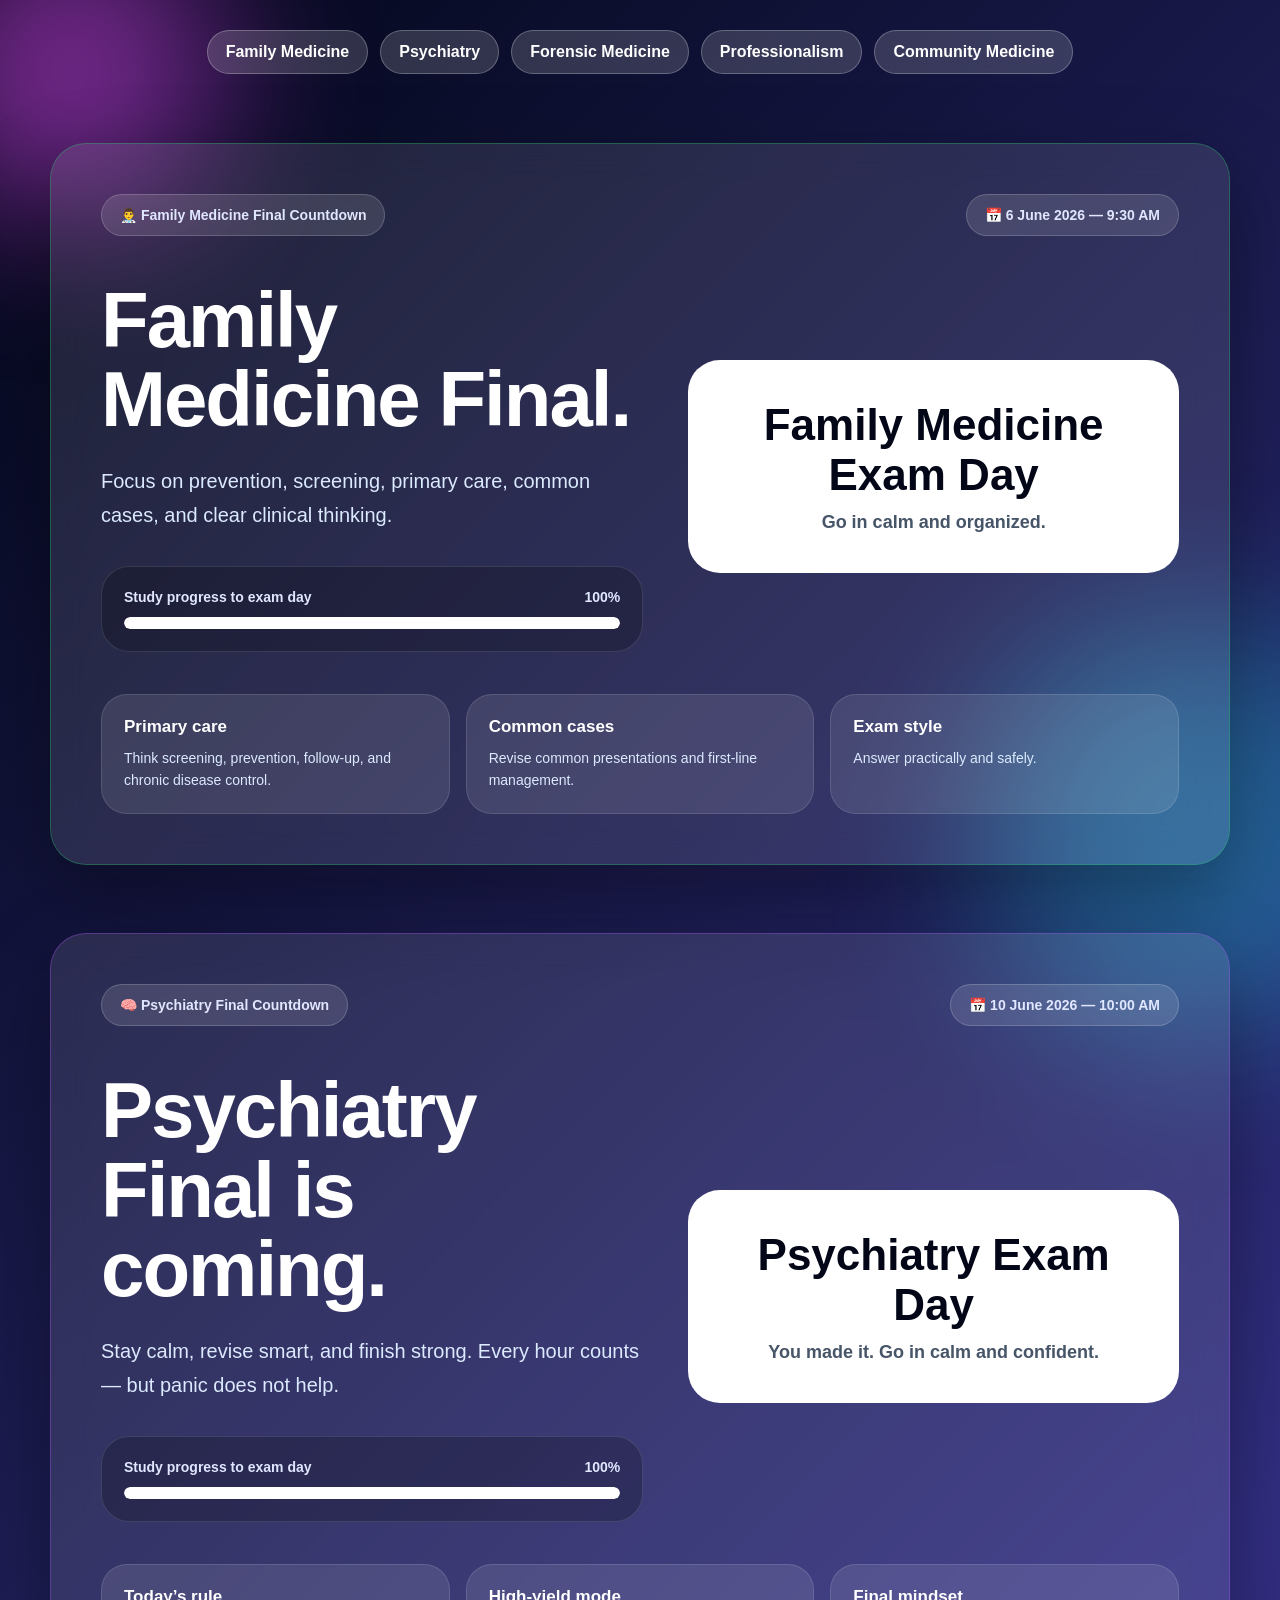
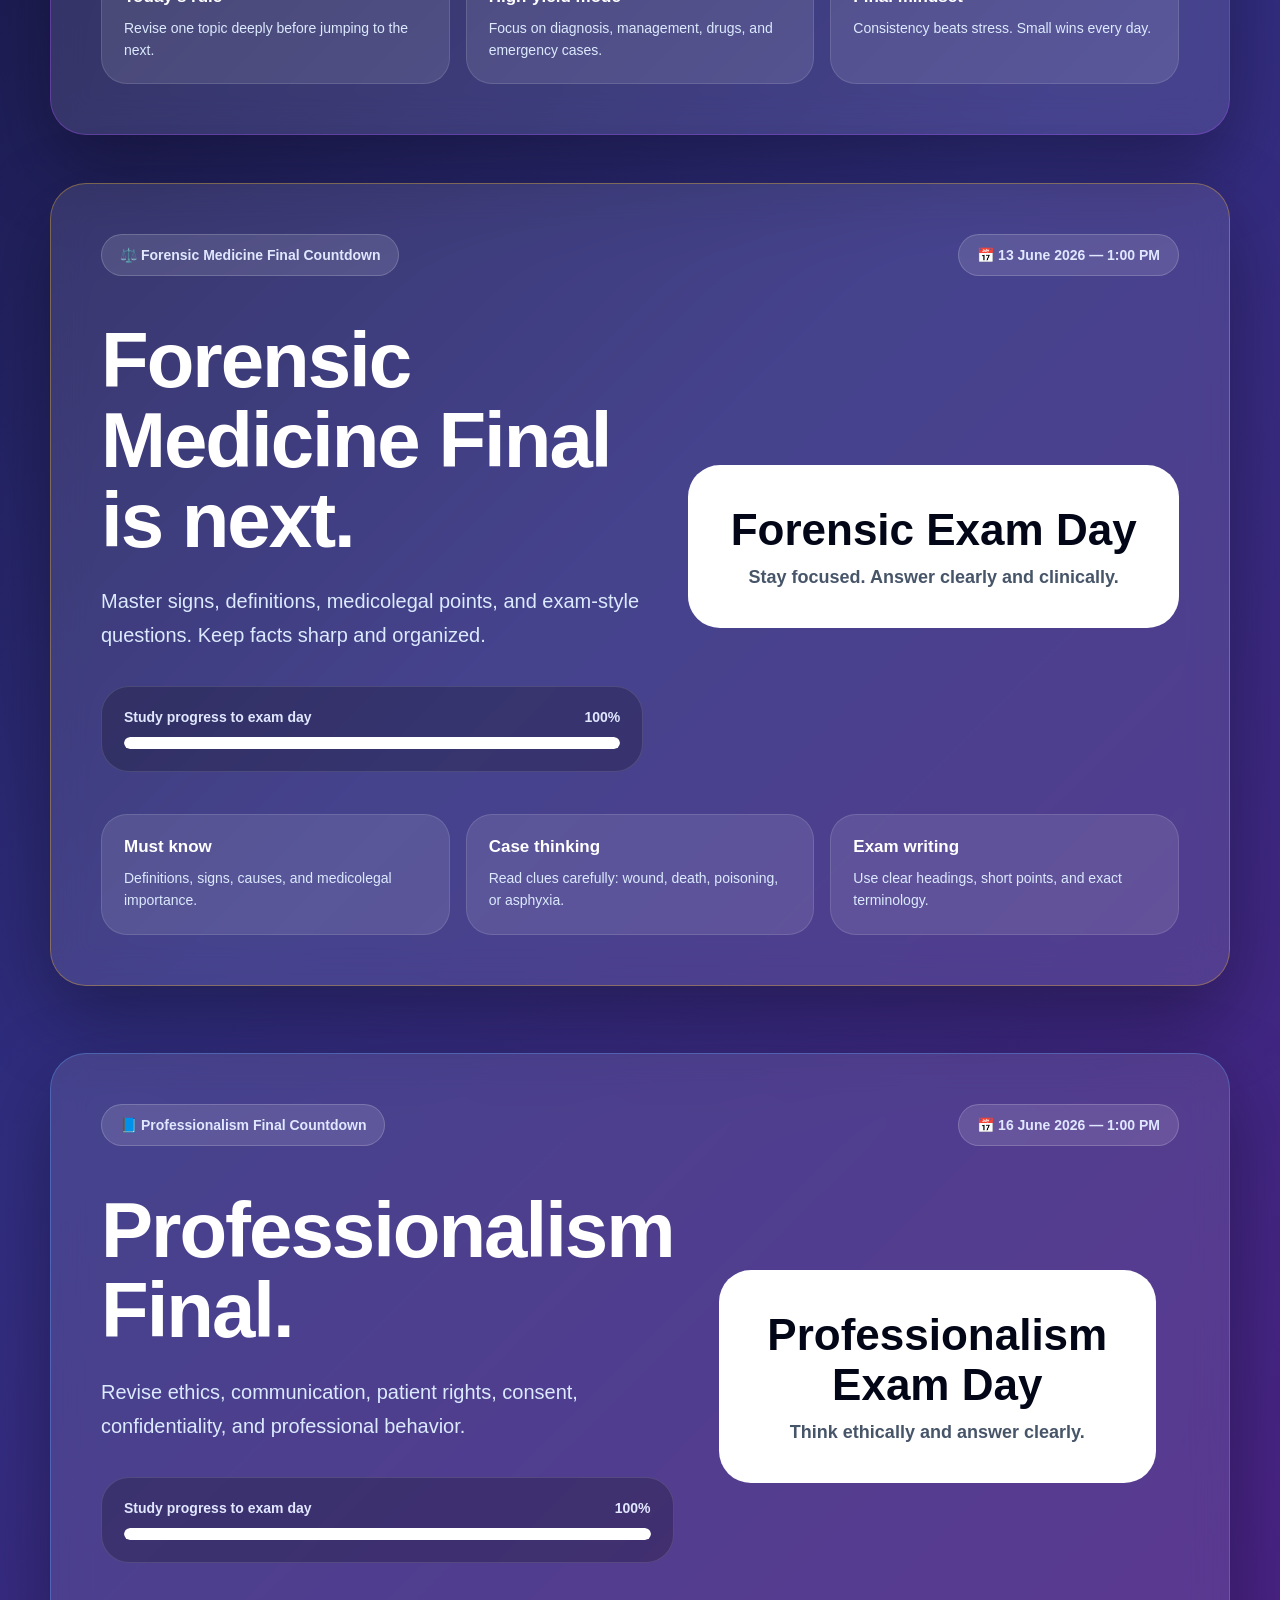
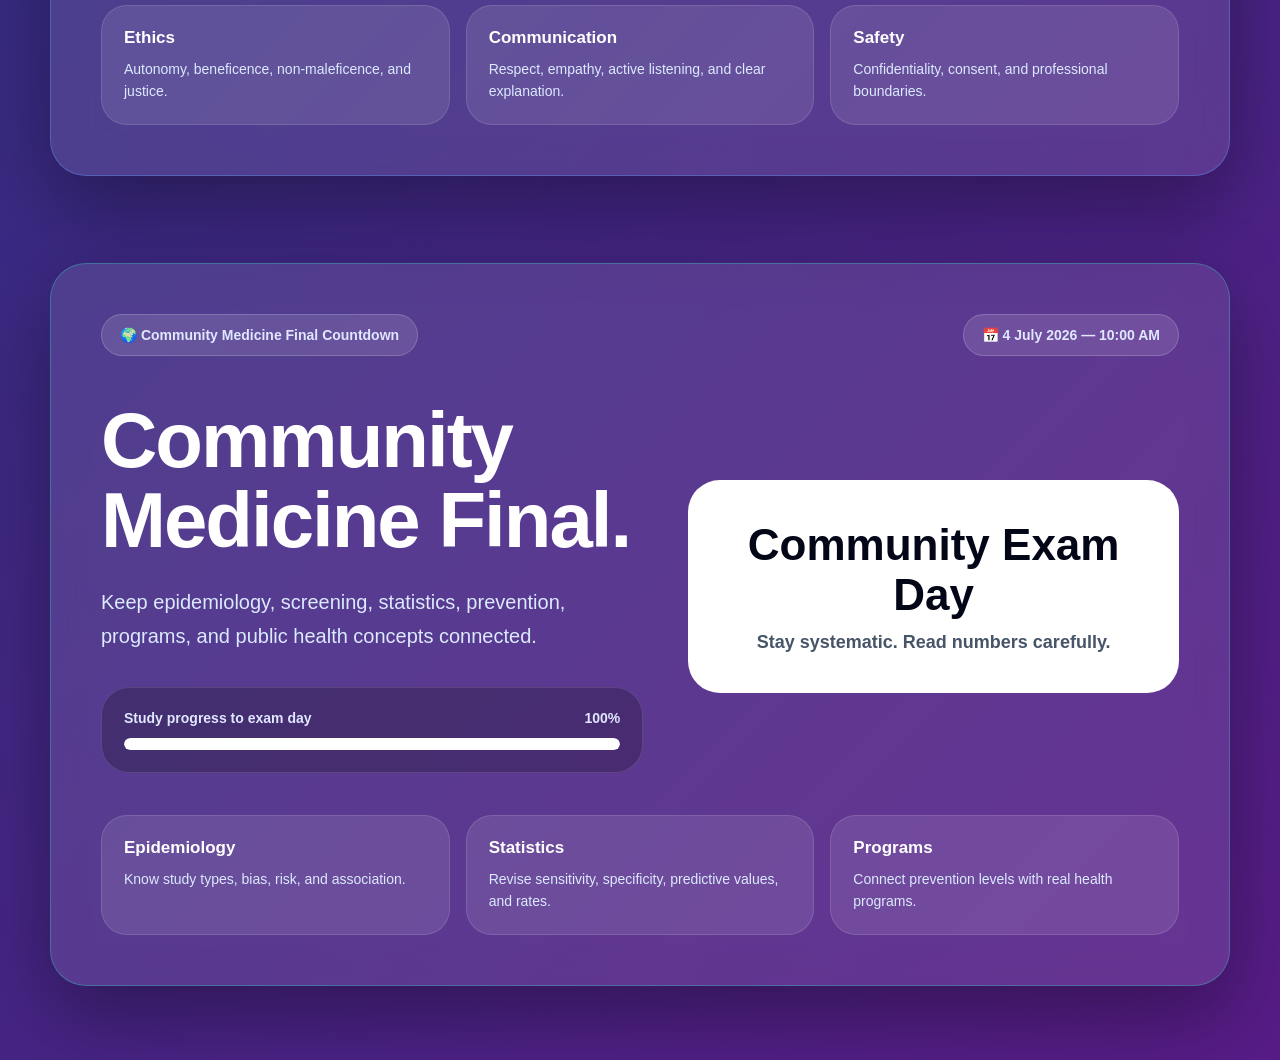
==== index.html @ 75e39035 "Rename Index.html to index.html" ====
<!DOCTYPE html>
<html lang="en">
<head>
  <meta charset="UTF-8" />
  <meta name="viewport" content="width=device-width, initial-scale=1.0" />
  <title>Final Exams Countdown</title>

  <style>
    * {
      margin: 0;
      padding: 0;
      box-sizing: border-box;
      font-family: Arial, Helvetica, sans-serif;
      scroll-behavior: smooth;
    }

    body {
      min-height: 100vh;
      background: linear-gradient(135deg, #020617, #312e81, #581c87);
      color: white;
      padding: 30px;
      overflow-x: hidden;
    }

    .glow-one,
    .glow-two {
      position: fixed;
      border-radius: 50%;
      filter: blur(80px);
      opacity: 0.55;
      z-index: 0;
      pointer-events: none;
    }

    .glow-one {
      width: 300px;
      height: 300px;
      background: #d946ef;
      top: -80px;
      left: -80px;
    }

    .glow-two {
      width: 420px;
      height: 420px;
      background: #22d3ee;
      bottom: -140px;
      right: -120px;
      opacity: 0.35;
    }

    nav {
      position: sticky;
      top: 20px;
      z-index: 10;
      max-width: 1180px;
      margin: 0 auto 25px;
      display: flex;
      justify-content: center;
      gap: 12px;
      flex-wrap: wrap;
    }

    nav a {
      text-decoration: none;
      color: white;
      background: rgba(255, 255, 255, 0.16);
      border: 1px solid rgba(255, 255, 255, 0.25);
      border-radius: 999px;
      padding: 12px 18px;
      font-weight: 800;
      backdrop-filter: blur(12px);
      transition: 0.25s ease;
    }

    nav a:hover {
      background: white;
      color: #312e81;
      transform: translateY(-2px);
    }

    .container {
      width: 100%;
      max-width: 1180px;
      position: relative;
      z-index: 1;
      margin: 0 auto;
    }

    .exam-section {
      min-height: calc(100vh - 90px);
      display: flex;
      align-items: center;
      padding: 24px 0;
      scroll-margin-top: 110px;
    }

    .card {
      width: 100%;
      background: rgba(255, 255, 255, 0.1);
      border: 1px solid rgba(255, 255, 255, 0.18);
      border-radius: 36px;
      padding: 50px;
      box-shadow: 0 30px 80px rgba(0, 0, 0, 0.35);
      backdrop-filter: blur(18px);
    }

    .family-card { border-color: rgba(34, 197, 94, 0.35); }
    .psychiatry-card { border-color: rgba(168, 85, 247, 0.35); }
    .forensic-card { border-color: rgba(251, 191, 36, 0.35); }
    .professionalism-card { border-color: rgba(96, 165, 250, 0.35); }
    .community-card { border-color: rgba(45, 212, 191, 0.35); }

    .top-row {
      display: flex;
      justify-content: space-between;
      align-items: center;
      gap: 15px;
      flex-wrap: wrap;
      margin-bottom: 45px;
    }

    .pill {
      background: rgba(255, 255, 255, 0.12);
      border: 1px solid rgba(255, 255, 255, 0.18);
      border-radius: 999px;
      padding: 12px 18px;
      color: #e0e7ff;
      font-weight: 700;
      font-size: 14px;
    }

    .main-grid {
      display: grid;
      grid-template-columns: 1.05fr 0.95fr;
      gap: 45px;
      align-items: center;
    }

    h1 {
      font-size: clamp(42px, 7vw, 78px);
      line-height: 1.02;
      letter-spacing: -2px;
      margin-bottom: 24px;
    }

    .subtitle {
      color: #dbeafe;
      font-size: 20px;
      line-height: 1.7;
      max-width: 640px;
    }

    .countdown {
      display: grid;
      grid-template-columns: repeat(2, 1fr);
      gap: 18px;
    }

    .time-box {
      background: rgba(255, 255, 255, 0.16);
      border: 1px solid rgba(255, 255, 255, 0.22);
      border-radius: 28px;
      padding: 28px 18px;
      text-align: center;
      box-shadow: 0 20px 50px rgba(0, 0, 0, 0.25);
    }

    .number {
      font-size: clamp(44px, 6vw, 70px);
      font-weight: 900;
      line-height: 1;
    }

    .label {
      margin-top: 12px;
      font-size: 13px;
      letter-spacing: 4px;
      text-transform: uppercase;
      color: #dbeafe;
      font-weight: 700;
    }

    .progress-card {
      margin-top: 34px;
      background: rgba(0, 0, 0, 0.22);
      border: 1px solid rgba(255, 255, 255, 0.12);
      border-radius: 28px;
      padding: 22px;
    }

    .progress-info {
      display: flex;
      justify-content: space-between;
      margin-bottom: 12px;
      color: #e0e7ff;
      font-size: 14px;
      font-weight: 700;
      gap: 12px;
    }

    .progress-bar {
      width: 100%;
      height: 12px;
      background: rgba(255, 255, 255, 0.12);
      border-radius: 999px;
      overflow: hidden;
    }

    .progress-fill {
      height: 100%;
      width: 0%;
      background: white;
      border-radius: 999px;
      transition: width 0.5s ease;
    }

    .tips {
      display: grid;
      grid-template-columns: repeat(3, 1fr);
      gap: 16px;
      margin-top: 42px;
    }

    .tip {
      background: rgba(255, 255, 255, 0.1);
      border: 1px solid rgba(255, 255, 255, 0.12);
      border-radius: 26px;
      padding: 22px;
    }

    .tip h3 {
      margin-bottom: 10px;
      font-size: 17px;
    }

    .tip p {
      color: #dbeafe;
      line-height: 1.6;
      font-size: 14px;
    }

    .finished {
      background: white;
      color: #020617;
      border-radius: 32px;
      padding: 40px;
      text-align: center;
      display: none;
    }

    .finished h2 {
      font-size: 44px;
      margin-bottom: 12px;
    }

    .finished p {
      color: #475569;
      font-size: 18px;
      font-weight: 600;
    }

    @media (max-width: 850px) {
      body { padding: 22px; }
      .card { padding: 28px; }
      .main-grid { grid-template-columns: 1fr; }
      .tips { grid-template-columns: 1fr; }
    }

    @media (max-width: 480px) {
      body { padding: 16px; }
      nav { top: 10px; }
      nav a { padding: 10px 12px; font-size: 13px; }
      .countdown { grid-template-columns: 1fr; }
      .card { border-radius: 26px; }
      .top-row { margin-bottom: 28px; }
    }
  </style>
</head>

<body>
  <div class="glow-one"></div>
  <div class="glow-two"></div>

  <nav aria-label="Exam navigation">
    <a href="#family">Family Medicine</a>
    <a href="#psychiatry">Psychiatry</a>
    <a href="#forensic">Forensic Medicine</a>
    <a href="#professionalism">Professionalism</a>
    <a href="#community">Community Medicine</a>
  </nav>

  <main class="container">
    <section class="exam-section" id="family">
      <div class="card family-card">
        <div class="top-row">
          <div class="pill">👨‍⚕️ Family Medicine Final Countdown</div>
          <div class="pill">📅 6 June 2026 — 9:30 AM</div>
        </div>

        <div class="main-grid">
          <div>
            <h1>Family Medicine Final.</h1>
            <p class="subtitle">Focus on prevention, screening, primary care, common cases, and clear clinical thinking.</p>
            <div class="progress-card">
              <div class="progress-info">
                <span>Study progress to exam day</span>
                <span id="familyProgressText">0%</span>
              </div>
              <div class="progress-bar"><div class="progress-fill" id="familyProgressFill"></div></div>
            </div>
          </div>

          <div>
            <div class="countdown" id="familyCountdown">
              <div class="time-box"><div class="number" id="familyDays">00</div><div class="label">Days</div></div>
              <div class="time-box"><div class="number" id="familyHours">00</div><div class="label">Hours</div></div>
              <div class="time-box"><div class="number" id="familyMinutes">00</div><div class="label">Minutes</div></div>
              <div class="time-box"><div class="number" id="familySeconds">00</div><div class="label">Seconds</div></div>
            </div>
            <div class="finished" id="familyFinished"><h2>Family Medicine Exam Day</h2><p>Go in calm and organized.</p></div>
          </div>
        </div>

        <div class="tips">
          <div class="tip"><h3>Primary care</h3><p>Think screening, prevention, follow-up, and chronic disease control.</p></div>
          <div class="tip"><h3>Common cases</h3><p>Revise common presentations and first-line management.</p></div>
          <div class="tip"><h3>Exam style</h3><p>Answer practically and safely.</p></div>
        </div>
      </div>
    </section>

    <section class="exam-section" id="psychiatry">
      <div class="card psychiatry-card">
        <div class="top-row">
          <div class="pill">🧠 Psychiatry Final Countdown</div>
          <div class="pill">📅 10 June 2026 — 10:00 AM</div>
        </div>

        <div class="main-grid">
          <div>
            <h1>Psychiatry Final is coming.</h1>
            <p class="subtitle">Stay calm, revise smart, and finish strong. Every hour counts — but panic does not help.</p>
            <div class="progress-card">
              <div class="progress-info">
                <span>Study progress to exam day</span>
                <span id="psychiatryProgressText">0%</span>
              </div>
              <div class="progress-bar"><div class="progress-fill" id="psychiatryProgressFill"></div></div>
            </div>
          </div>

          <div>
            <div class="countdown" id="psychiatryCountdown">
              <div class="time-box"><div class="number" id="psychiatryDays">00</div><div class="label">Days</div></div>
              <div class="time-box"><div class="number" id="psychiatryHours">00</div><div class="label">Hours</div></div>
              <div class="time-box"><div class="number" id="psychiatryMinutes">00</div><div class="label">Minutes</div></div>
              <div class="time-box"><div class="number" id="psychiatrySeconds">00</div><div class="label">Seconds</div></div>
            </div>
            <div class="finished" id="psychiatryFinished"><h2>Psychiatry Exam Day</h2><p>You made it. Go in calm and confident.</p></div>
          </div>
        </div>

        <div class="tips">
          <div class="tip"><h3>Today’s rule</h3><p>Revise one topic deeply before jumping to the next.</p></div>
          <div class="tip"><h3>High-yield mode</h3><p>Focus on diagnosis, management, drugs, and emergency cases.</p></div>
          <div class="tip"><h3>Final mindset</h3><p>Consistency beats stress. Small wins every day.</p></div>
        </div>
      </div>
    </section>

    <section class="exam-section" id="forensic">
      <div class="card forensic-card">
        <div class="top-row">
          <div class="pill">⚖️ Forensic Medicine Final Countdown</div>
          <div class="pill">📅 13 June 2026 — 1:00 PM</div>
        </div>

        <div class="main-grid">
          <div>
            <h1>Forensic Medicine Final is next.</h1>
            <p class="subtitle">Master signs, definitions, medicolegal points, and exam-style questions. Keep facts sharp and organized.</p>
            <div class="progress-card">
              <div class="progress-info">
                <span>Study progress to exam day</span>
                <span id="forensicProgressText">0%</span>
              </div>
              <div class="progress-bar"><div class="progress-fill" id="forensicProgressFill"></div></div>
            </div>
          </div>

          <div>
            <div class="countdown" id="forensicCountdown">
              <div class="time-box"><div class="number" id="forensicDays">00</div><div class="label">Days</div></div>
              <div class="time-box"><div class="number" id="forensicHours">00</div><div class="label">Hours</div></div>
              <div class="time-box"><div class="number" id="forensicMinutes">00</div><div class="label">Minutes</div></div>
              <div class="time-box"><div class="number" id="forensicSeconds">00</div><div class="label">Seconds</div></div>
            </div>
            <div class="finished" id="forensicFinished"><h2>Forensic Exam Day</h2><p>Stay focused. Answer clearly and clinically.</p></div>
          </div>
        </div>

        <div class="tips">
          <div class="tip"><h3>Must know</h3><p>Definitions, signs, causes, and medicolegal importance.</p></div>
          <div class="tip"><h3>Case thinking</h3><p>Read clues carefully: wound, death, poisoning, or asphyxia.</p></div>
          <div class="tip"><h3>Exam writing</h3><p>Use clear headings, short points, and exact terminology.</p></div>
        </div>
      </div>
    </section>

    <section class="exam-section" id="professionalism">
      <div class="card professionalism-card">
        <div class="top-row">
          <div class="pill">📘 Professionalism Final Countdown</div>
          <div class="pill">📅 16 June 2026 — 1:00 PM</div>
        </div>

        <div class="main-grid">
          <div>
            <h1>Professionalism Final.</h1>
            <p class="subtitle">Revise ethics, communication, patient rights, consent, confidentiality, and professional behavior.</p>
            <div class="progress-card">
              <div class="progress-info">
                <span>Study progress to exam day</span>
                <span id="professionalismProgressText">0%</span>
              </div>
              <div class="progress-bar"><div class="progress-fill" id="professionalismProgressFill"></div></div>
            </div>
          </div>

          <div>
            <div class="countdown" id="professionalismCountdown">
              <div class="time-box"><div class="number" id="professionalismDays">00</div><div class="label">Days</div></div>
              <div class="time-box"><div class="number" id="professionalismHours">00</div><div class="label">Hours</div></div>
              <div class="time-box"><div class="number" id="professionalismMinutes">00</div><div class="label">Minutes</div></div>
              <div class="time-box"><div class="number" id="professionalismSeconds">00</div><div class="label">Seconds</div></div>
            </div>
            <div class="finished" id="professionalismFinished"><h2>Professionalism Exam Day</h2><p>Think ethically and answer clearly.</p></div>
          </div>
        </div>

        <div class="tips">
          <div class="tip"><h3>Ethics</h3><p>Autonomy, beneficence, non-maleficence, and justice.</p></div>
          <div class="tip"><h3>Communication</h3><p>Respect, empathy, active listening, and clear explanation.</p></div>
          <div class="tip"><h3>Safety</h3><p>Confidentiality, consent, and professional boundaries.</p></div>
        </div>
      </div>
    </section>

    <section class="exam-section" id="community">
      <div class="card community-card">
        <div class="top-row">
          <div class="pill">🌍 Community Medicine Final Countdown</div>
          <div class="pill">📅 4 July 2026 — 10:00 AM</div>
        </div>

        <div class="main-grid">
          <div>
            <h1>Community Medicine Final.</h1>
            <p class="subtitle">Keep epidemiology, screening, statistics, prevention, programs, and public health concepts connected.</p>
            <div class="progress-card">
              <div class="progress-info">
                <span>Study progress to exam day</span>
                <span id="communityProgressText">0%</span>
              </div>
              <div class="progress-bar"><div class="progress-fill" id="communityProgressFill"></div></div>
            </div>
          </div>

          <div>
            <div class="countdown" id="communityCountdown">
              <div class="time-box"><div class="number" id="communityDays">00</div><div class="label">Days</div></div>
              <div class="time-box"><div class="number" id="communityHours">00</div><div class="label">Hours</div></div>
              <div class="time-box"><div class="number" id="communityMinutes">00</div><div class="label">Minutes</div></div>
              <div class="time-box"><div class="number" id="communitySeconds">00</div><div class="label">Seconds</div></div>
            </div>
            <div class="finished" id="communityFinished"><h2>Community Exam Day</h2><p>Stay systematic. Read numbers carefully.</p></div>
          </div>
        </div>

        <div class="tips">
          <div class="tip"><h3>Epidemiology</h3><p>Know study types, bias, risk, and association.</p></div>
          <div class="tip"><h3>Statistics</h3><p>Revise sensitivity, specificity, predictive values, and rates.</p></div>
          <div class="tip"><h3>Programs</h3><p>Connect prevention levels with real health programs.</p></div>
        </div>
      </div>
    </section>
  </main>

  <script>
    const exams = [
      { name: "family", targetDate: new Date("2026-06-06T09:30:00").getTime(), startDate: new Date("2026-05-16T00:00:00").getTime() },
      { name: "psychiatry", targetDate: new Date("2026-06-10T10:00:00").getTime(), startDate: new Date("2026-05-16T00:00:00").getTime() },
      { name: "forensic", targetDate: new Date("2026-06-13T13:00:00").getTime(), startDate: new Date("2026-05-16T00:00:00").getTime() },
      { name: "professionalism", targetDate: new Date("2026-06-16T13:00:00").getTime(), startDate: new Date("2026-05-16T00:00:00").getTime() },
      { name: "community", targetDate: new Date("2026-07-04T10:00:00").getTime(), startDate: new Date("2026-05-16T00:00:00").getTime() }
    ];

    function pad(number) {
      return String(number).padStart(2, "0");
    }

    function getRequiredElements(examName) {
      return {
        countdown: document.getElementById(examName + "Countdown"),
        finished: document.getElementById(examName + "Finished"),
        days: document.getElementById(examName + "Days"),
        hours: document.getElementById(examName + "Hours"),
        minutes: document.getElementById(examName + "Minutes"),
        seconds: document.getElementById(examName + "Seconds"),
        progressText: document.getElementById(examName + "ProgressText"),
        progressFill: document.getElementById(examName + "ProgressFill")
      };
    }

    function hasAllElements(elements, examName) {
      const missing = Object.entries(elements)
        .filter(([, element]) => !element)
        .map(([key]) => key);

      if (missing.length > 0) {
        console.error("Missing HTML elements for " + examName + ":", missing);
        return false;
      }

      return true;
    }

    function updateExam(exam) {
      const elements = getRequiredElements(exam.name);
      if (!hasAllElements(elements, exam.name)) return;

      const now = new Date().getTime();
      const distance = exam.targetDate - now;

      const progress = Math.min(100, Math.max(0, ((now - exam.startDate) / (exam.targetDate - exam.startDate)) * 100));
      elements.progressText.textContent = Math.round(progress) + "%";
      elements.progressFill.style.width = progress + "%";

      if (distance <= 0) {
        elements.countdown.style.display = "none";
        elements.finished.style.display = "block";
        return;
      }

      const days = Math.floor(distance / (1000 * 60 * 60 * 24));
      const hours = Math.floor((distance % (1000 * 60 * 60 * 24)) / (1000 * 60 * 60));
      const minutes = Math.floor((distance % (1000 * 60 * 60)) / (1000 * 60));
      const seconds = Math.floor((distance % (1000 * 60)) / 1000);

      elements.days.textContent = pad(days);
      elements.hours.textContent = pad(hours);
      elements.minutes.textContent = pad(minutes);
      elements.seconds.textContent = pad(seconds);
    }

    function updateAllCountdowns() {
      exams.forEach(updateExam);
    }

    function runBasicTests() {
      console.assert(pad(5) === "05", "Test failed: pad(5) should return 05");
      console.assert(pad(12) === "12", "Test failed: pad(12) should return 12");

      exams.forEach(function (exam) {
        const elements = getRequiredElements(exam.name);
        console.assert(hasAllElements(elements, exam.name), "Test failed: missing elements for " + exam.name);
        console.assert(exam.targetDate > exam.startDate, "Test failed: targetDate should be after startDate for " + exam.name);
      });

      console.log("Countdown tests completed.");
    }

    document.addEventListener("DOMContentLoaded", function () {
      runBasicTests();
      updateAllCountdowns();
      setInterval(updateAllCountdowns, 1000);
    });
  </script>
</body>
</html>
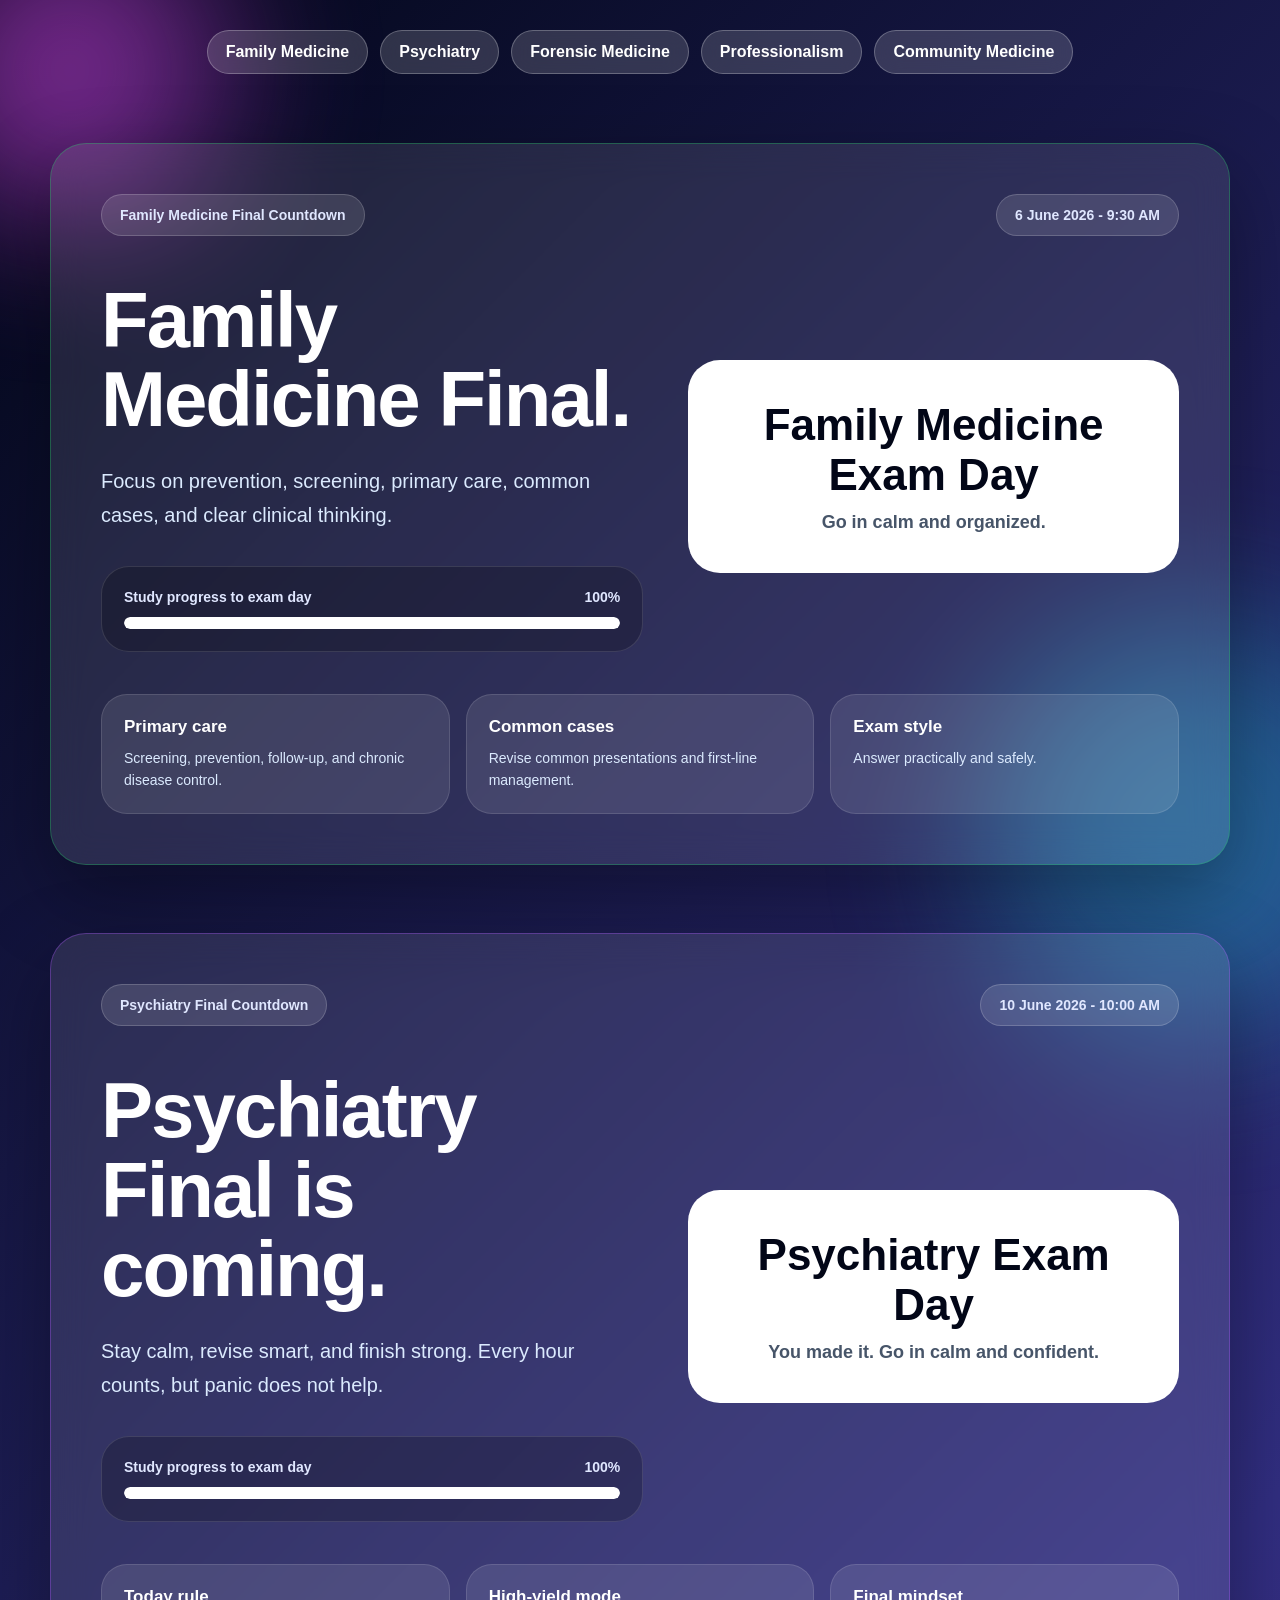
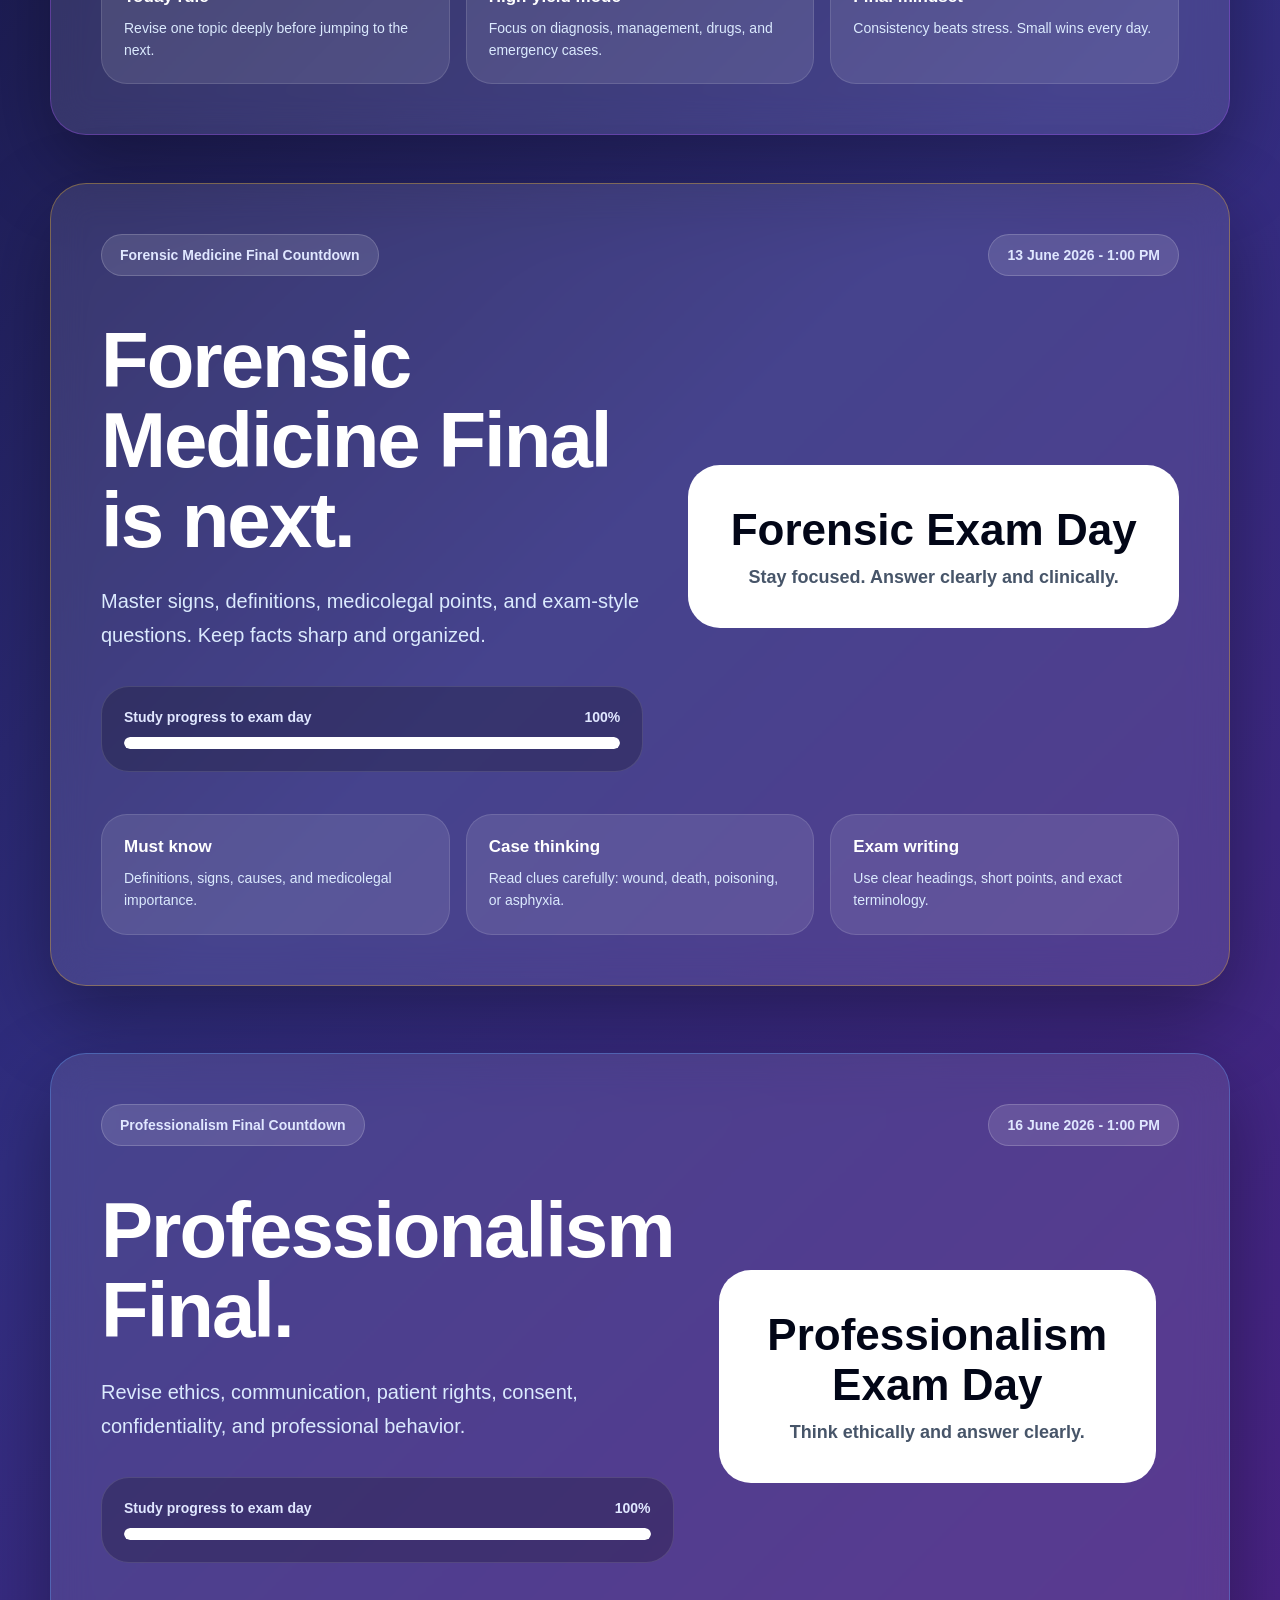
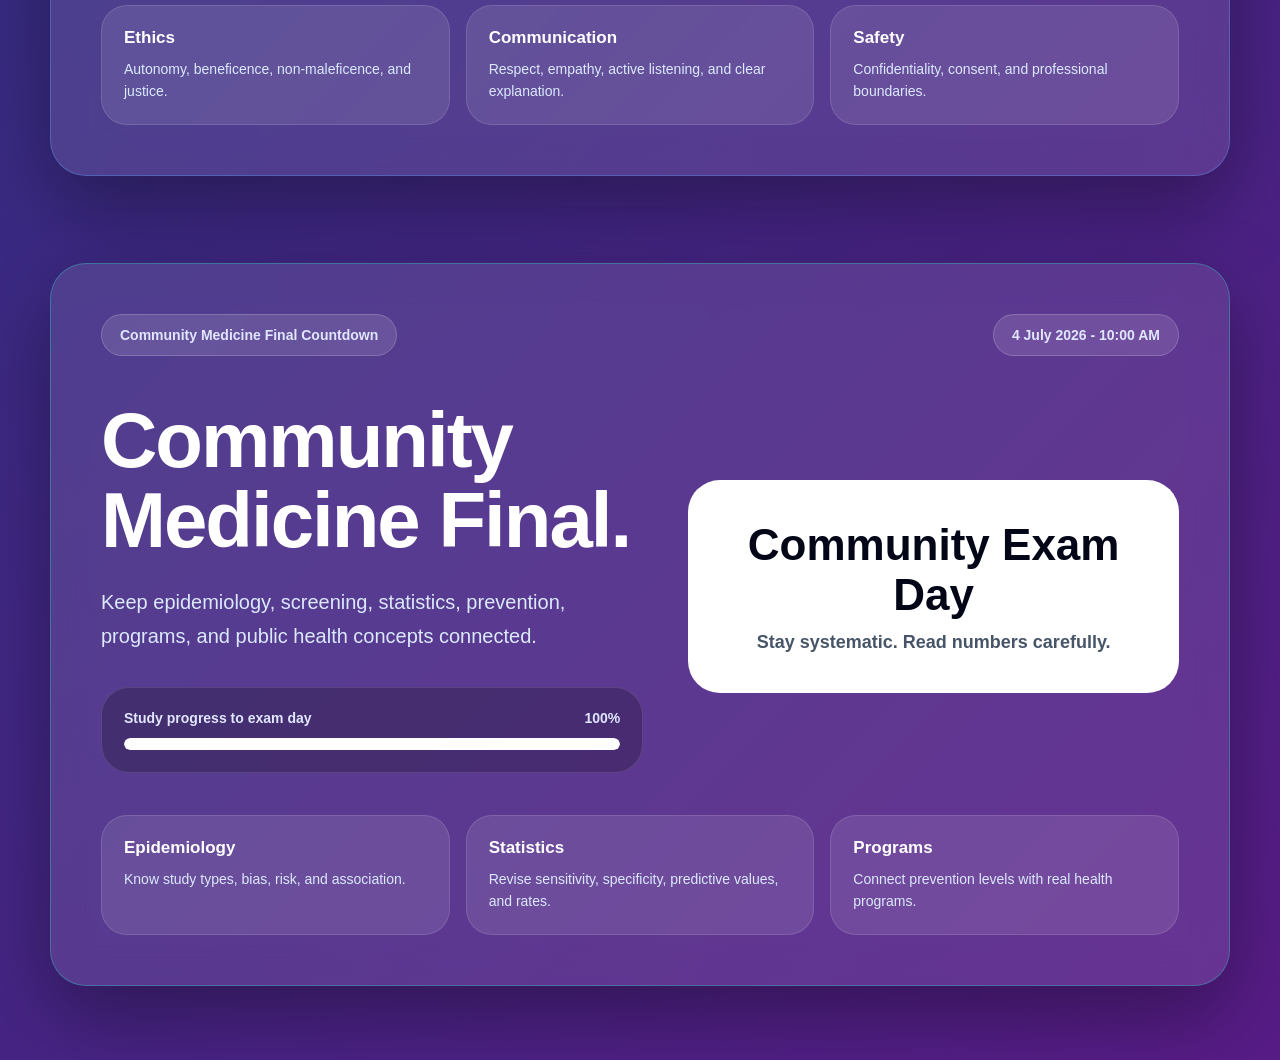
==== commit b2f5e0e9: "Add files via upload" ====
--- a/index.html
+++ b/index.html
@@ -1,8 +1,8 @@
 <!DOCTYPE html>
 <html lang="en">
 <head>
-  <meta charset="UTF-8" />
-  <meta name="viewport" content="width=device-width, initial-scale=1.0" />
+  <meta charset="UTF-8">
+  <meta name="viewport" content="width=device-width, initial-scale=1.0">
   <title>Final Exams Countdown</title>
 
   <style>
@@ -294,288 +294,194 @@
     <section class="exam-section" id="family">
       <div class="card family-card">
         <div class="top-row">
-          <div class="pill">👨‍⚕️ Family Medicine Final Countdown</div>
-          <div class="pill">📅 6 June 2026 — 9:30 AM</div>
-        </div>
-
+          <div class="pill">Family Medicine Final Countdown</div>
+          <div class="pill">6 June 2026 - 9:30 AM</div>
+        </div>
         <div class="main-grid">
           <div>
             <h1>Family Medicine Final.</h1>
             <p class="subtitle">Focus on prevention, screening, primary care, common cases, and clear clinical thinking.</p>
-            <div class="progress-card">
-              <div class="progress-info">
-                <span>Study progress to exam day</span>
-                <span id="familyProgressText">0%</span>
-              </div>
-              <div class="progress-bar"><div class="progress-fill" id="familyProgressFill"></div></div>
-            </div>
-          </div>
-
-          <div>
-            <div class="countdown" id="familyCountdown">
-              <div class="time-box"><div class="number" id="familyDays">00</div><div class="label">Days</div></div>
-              <div class="time-box"><div class="number" id="familyHours">00</div><div class="label">Hours</div></div>
-              <div class="time-box"><div class="number" id="familyMinutes">00</div><div class="label">Minutes</div></div>
-              <div class="time-box"><div class="number" id="familySeconds">00</div><div class="label">Seconds</div></div>
-            </div>
+            <div class="progress-card"><div class="progress-info"><span>Study progress to exam day</span><span id="familyProgressText">0%</span></div><div class="progress-bar"><div class="progress-fill" id="familyProgressFill"></div></div></div>
+          </div>
+          <div>
+            <div class="countdown" id="familyCountdown"><div class="time-box"><div class="number" id="familyDays">00</div><div class="label">Days</div></div><div class="time-box"><div class="number" id="familyHours">00</div><div class="label">Hours</div></div><div class="time-box"><div class="number" id="familyMinutes">00</div><div class="label">Minutes</div></div><div class="time-box"><div class="number" id="familySeconds">00</div><div class="label">Seconds</div></div></div>
             <div class="finished" id="familyFinished"><h2>Family Medicine Exam Day</h2><p>Go in calm and organized.</p></div>
           </div>
         </div>
-
-        <div class="tips">
-          <div class="tip"><h3>Primary care</h3><p>Think screening, prevention, follow-up, and chronic disease control.</p></div>
-          <div class="tip"><h3>Common cases</h3><p>Revise common presentations and first-line management.</p></div>
-          <div class="tip"><h3>Exam style</h3><p>Answer practically and safely.</p></div>
-        </div>
+        <div class="tips"><div class="tip"><h3>Primary care</h3><p>Screening, prevention, follow-up, and chronic disease control.</p></div><div class="tip"><h3>Common cases</h3><p>Revise common presentations and first-line management.</p></div><div class="tip"><h3>Exam style</h3><p>Answer practically and safely.</p></div></div>
       </div>
     </section>
 
     <section class="exam-section" id="psychiatry">
       <div class="card psychiatry-card">
         <div class="top-row">
-          <div class="pill">🧠 Psychiatry Final Countdown</div>
-          <div class="pill">📅 10 June 2026 — 10:00 AM</div>
-        </div>
-
+          <div class="pill">Psychiatry Final Countdown</div>
+          <div class="pill">10 June 2026 - 10:00 AM</div>
+        </div>
         <div class="main-grid">
           <div>
             <h1>Psychiatry Final is coming.</h1>
-            <p class="subtitle">Stay calm, revise smart, and finish strong. Every hour counts — but panic does not help.</p>
-            <div class="progress-card">
-              <div class="progress-info">
-                <span>Study progress to exam day</span>
-                <span id="psychiatryProgressText">0%</span>
-              </div>
-              <div class="progress-bar"><div class="progress-fill" id="psychiatryProgressFill"></div></div>
-            </div>
-          </div>
-
-          <div>
-            <div class="countdown" id="psychiatryCountdown">
-              <div class="time-box"><div class="number" id="psychiatryDays">00</div><div class="label">Days</div></div>
-              <div class="time-box"><div class="number" id="psychiatryHours">00</div><div class="label">Hours</div></div>
-              <div class="time-box"><div class="number" id="psychiatryMinutes">00</div><div class="label">Minutes</div></div>
-              <div class="time-box"><div class="number" id="psychiatrySeconds">00</div><div class="label">Seconds</div></div>
-            </div>
+            <p class="subtitle">Stay calm, revise smart, and finish strong. Every hour counts, but panic does not help.</p>
+            <div class="progress-card"><div class="progress-info"><span>Study progress to exam day</span><span id="psychiatryProgressText">0%</span></div><div class="progress-bar"><div class="progress-fill" id="psychiatryProgressFill"></div></div></div>
+          </div>
+          <div>
+            <div class="countdown" id="psychiatryCountdown"><div class="time-box"><div class="number" id="psychiatryDays">00</div><div class="label">Days</div></div><div class="time-box"><div class="number" id="psychiatryHours">00</div><div class="label">Hours</div></div><div class="time-box"><div class="number" id="psychiatryMinutes">00</div><div class="label">Minutes</div></div><div class="time-box"><div class="number" id="psychiatrySeconds">00</div><div class="label">Seconds</div></div></div>
             <div class="finished" id="psychiatryFinished"><h2>Psychiatry Exam Day</h2><p>You made it. Go in calm and confident.</p></div>
           </div>
         </div>
-
-        <div class="tips">
-          <div class="tip"><h3>Today’s rule</h3><p>Revise one topic deeply before jumping to the next.</p></div>
-          <div class="tip"><h3>High-yield mode</h3><p>Focus on diagnosis, management, drugs, and emergency cases.</p></div>
-          <div class="tip"><h3>Final mindset</h3><p>Consistency beats stress. Small wins every day.</p></div>
-        </div>
+        <div class="tips"><div class="tip"><h3>Today rule</h3><p>Revise one topic deeply before jumping to the next.</p></div><div class="tip"><h3>High-yield mode</h3><p>Focus on diagnosis, management, drugs, and emergency cases.</p></div><div class="tip"><h3>Final mindset</h3><p>Consistency beats stress. Small wins every day.</p></div></div>
       </div>
     </section>
 
     <section class="exam-section" id="forensic">
       <div class="card forensic-card">
         <div class="top-row">
-          <div class="pill">⚖️ Forensic Medicine Final Countdown</div>
-          <div class="pill">📅 13 June 2026 — 1:00 PM</div>
-        </div>
-
+          <div class="pill">Forensic Medicine Final Countdown</div>
+          <div class="pill">13 June 2026 - 1:00 PM</div>
+        </div>
         <div class="main-grid">
           <div>
             <h1>Forensic Medicine Final is next.</h1>
             <p class="subtitle">Master signs, definitions, medicolegal points, and exam-style questions. Keep facts sharp and organized.</p>
-            <div class="progress-card">
-              <div class="progress-info">
-                <span>Study progress to exam day</span>
-                <span id="forensicProgressText">0%</span>
-              </div>
-              <div class="progress-bar"><div class="progress-fill" id="forensicProgressFill"></div></div>
-            </div>
-          </div>
-
-          <div>
-            <div class="countdown" id="forensicCountdown">
-              <div class="time-box"><div class="number" id="forensicDays">00</div><div class="label">Days</div></div>
-              <div class="time-box"><div class="number" id="forensicHours">00</div><div class="label">Hours</div></div>
-              <div class="time-box"><div class="number" id="forensicMinutes">00</div><div class="label">Minutes</div></div>
-              <div class="time-box"><div class="number" id="forensicSeconds">00</div><div class="label">Seconds</div></div>
-            </div>
+            <div class="progress-card"><div class="progress-info"><span>Study progress to exam day</span><span id="forensicProgressText">0%</span></div><div class="progress-bar"><div class="progress-fill" id="forensicProgressFill"></div></div></div>
+          </div>
+          <div>
+            <div class="countdown" id="forensicCountdown"><div class="time-box"><div class="number" id="forensicDays">00</div><div class="label">Days</div></div><div class="time-box"><div class="number" id="forensicHours">00</div><div class="label">Hours</div></div><div class="time-box"><div class="number" id="forensicMinutes">00</div><div class="label">Minutes</div></div><div class="time-box"><div class="number" id="forensicSeconds">00</div><div class="label">Seconds</div></div></div>
             <div class="finished" id="forensicFinished"><h2>Forensic Exam Day</h2><p>Stay focused. Answer clearly and clinically.</p></div>
           </div>
         </div>
-
-        <div class="tips">
-          <div class="tip"><h3>Must know</h3><p>Definitions, signs, causes, and medicolegal importance.</p></div>
-          <div class="tip"><h3>Case thinking</h3><p>Read clues carefully: wound, death, poisoning, or asphyxia.</p></div>
-          <div class="tip"><h3>Exam writing</h3><p>Use clear headings, short points, and exact terminology.</p></div>
-        </div>
+        <div class="tips"><div class="tip"><h3>Must know</h3><p>Definitions, signs, causes, and medicolegal importance.</p></div><div class="tip"><h3>Case thinking</h3><p>Read clues carefully: wound, death, poisoning, or asphyxia.</p></div><div class="tip"><h3>Exam writing</h3><p>Use clear headings, short points, and exact terminology.</p></div></div>
       </div>
     </section>
 
     <section class="exam-section" id="professionalism">
       <div class="card professionalism-card">
         <div class="top-row">
-          <div class="pill">📘 Professionalism Final Countdown</div>
-          <div class="pill">📅 16 June 2026 — 1:00 PM</div>
-        </div>
-
+          <div class="pill">Professionalism Final Countdown</div>
+          <div class="pill">16 June 2026 - 1:00 PM</div>
+        </div>
         <div class="main-grid">
           <div>
             <h1>Professionalism Final.</h1>
             <p class="subtitle">Revise ethics, communication, patient rights, consent, confidentiality, and professional behavior.</p>
-            <div class="progress-card">
-              <div class="progress-info">
-                <span>Study progress to exam day</span>
-                <span id="professionalismProgressText">0%</span>
-              </div>
-              <div class="progress-bar"><div class="progress-fill" id="professionalismProgressFill"></div></div>
-            </div>
-          </div>
-
-          <div>
-            <div class="countdown" id="professionalismCountdown">
-              <div class="time-box"><div class="number" id="professionalismDays">00</div><div class="label">Days</div></div>
-              <div class="time-box"><div class="number" id="professionalismHours">00</div><div class="label">Hours</div></div>
-              <div class="time-box"><div class="number" id="professionalismMinutes">00</div><div class="label">Minutes</div></div>
-              <div class="time-box"><div class="number" id="professionalismSeconds">00</div><div class="label">Seconds</div></div>
-            </div>
+            <div class="progress-card"><div class="progress-info"><span>Study progress to exam day</span><span id="professionalismProgressText">0%</span></div><div class="progress-bar"><div class="progress-fill" id="professionalismProgressFill"></div></div></div>
+          </div>
+          <div>
+            <div class="countdown" id="professionalismCountdown"><div class="time-box"><div class="number" id="professionalismDays">00</div><div class="label">Days</div></div><div class="time-box"><div class="number" id="professionalismHours">00</div><div class="label">Hours</div></div><div class="time-box"><div class="number" id="professionalismMinutes">00</div><div class="label">Minutes</div></div><div class="time-box"><div class="number" id="professionalismSeconds">00</div><div class="label">Seconds</div></div></div>
             <div class="finished" id="professionalismFinished"><h2>Professionalism Exam Day</h2><p>Think ethically and answer clearly.</p></div>
           </div>
         </div>
-
-        <div class="tips">
-          <div class="tip"><h3>Ethics</h3><p>Autonomy, beneficence, non-maleficence, and justice.</p></div>
-          <div class="tip"><h3>Communication</h3><p>Respect, empathy, active listening, and clear explanation.</p></div>
-          <div class="tip"><h3>Safety</h3><p>Confidentiality, consent, and professional boundaries.</p></div>
-        </div>
+        <div class="tips"><div class="tip"><h3>Ethics</h3><p>Autonomy, beneficence, non-maleficence, and justice.</p></div><div class="tip"><h3>Communication</h3><p>Respect, empathy, active listening, and clear explanation.</p></div><div class="tip"><h3>Safety</h3><p>Confidentiality, consent, and professional boundaries.</p></div></div>
       </div>
     </section>
 
     <section class="exam-section" id="community">
       <div class="card community-card">
         <div class="top-row">
-          <div class="pill">🌍 Community Medicine Final Countdown</div>
-          <div class="pill">📅 4 July 2026 — 10:00 AM</div>
-        </div>
-
+          <div class="pill">Community Medicine Final Countdown</div>
+          <div class="pill">4 July 2026 - 10:00 AM</div>
+        </div>
         <div class="main-grid">
           <div>
             <h1>Community Medicine Final.</h1>
             <p class="subtitle">Keep epidemiology, screening, statistics, prevention, programs, and public health concepts connected.</p>
-            <div class="progress-card">
-              <div class="progress-info">
-                <span>Study progress to exam day</span>
-                <span id="communityProgressText">0%</span>
-              </div>
-              <div class="progress-bar"><div class="progress-fill" id="communityProgressFill"></div></div>
-            </div>
-          </div>
-
-          <div>
-            <div class="countdown" id="communityCountdown">
-              <div class="time-box"><div class="number" id="communityDays">00</div><div class="label">Days</div></div>
-              <div class="time-box"><div class="number" id="communityHours">00</div><div class="label">Hours</div></div>
-              <div class="time-box"><div class="number" id="communityMinutes">00</div><div class="label">Minutes</div></div>
-              <div class="time-box"><div class="number" id="communitySeconds">00</div><div class="label">Seconds</div></div>
-            </div>
+            <div class="progress-card"><div class="progress-info"><span>Study progress to exam day</span><span id="communityProgressText">0%</span></div><div class="progress-bar"><div class="progress-fill" id="communityProgressFill"></div></div></div>
+          </div>
+          <div>
+            <div class="countdown" id="communityCountdown"><div class="time-box"><div class="number" id="communityDays">00</div><div class="label">Days</div></div><div class="time-box"><div class="number" id="communityHours">00</div><div class="label">Hours</div></div><div class="time-box"><div class="number" id="communityMinutes">00</div><div class="label">Minutes</div></div><div class="time-box"><div class="number" id="communitySeconds">00</div><div class="label">Seconds</div></div></div>
             <div class="finished" id="communityFinished"><h2>Community Exam Day</h2><p>Stay systematic. Read numbers carefully.</p></div>
           </div>
         </div>
-
-        <div class="tips">
-          <div class="tip"><h3>Epidemiology</h3><p>Know study types, bias, risk, and association.</p></div>
-          <div class="tip"><h3>Statistics</h3><p>Revise sensitivity, specificity, predictive values, and rates.</p></div>
-          <div class="tip"><h3>Programs</h3><p>Connect prevention levels with real health programs.</p></div>
-        </div>
+        <div class="tips"><div class="tip"><h3>Epidemiology</h3><p>Know study types, bias, risk, and association.</p></div><div class="tip"><h3>Statistics</h3><p>Revise sensitivity, specificity, predictive values, and rates.</p></div><div class="tip"><h3>Programs</h3><p>Connect prevention levels with real health programs.</p></div></div>
       </div>
     </section>
   </main>
 
   <script>
-    const exams = [
-      { name: "family", targetDate: new Date("2026-06-06T09:30:00").getTime(), startDate: new Date("2026-05-16T00:00:00").getTime() },
-      { name: "psychiatry", targetDate: new Date("2026-06-10T10:00:00").getTime(), startDate: new Date("2026-05-16T00:00:00").getTime() },
-      { name: "forensic", targetDate: new Date("2026-06-13T13:00:00").getTime(), startDate: new Date("2026-05-16T00:00:00").getTime() },
-      { name: "professionalism", targetDate: new Date("2026-06-16T13:00:00").getTime(), startDate: new Date("2026-05-16T00:00:00").getTime() },
-      { name: "community", targetDate: new Date("2026-07-04T10:00:00").getTime(), startDate: new Date("2026-05-16T00:00:00").getTime() }
+    var exams = [
+      { name: "family", targetDate: "2026-06-06T09:30:00" },
+      { name: "psychiatry", targetDate: "2026-06-10T10:00:00" },
+      { name: "forensic", targetDate: "2026-06-13T13:00:00" },
+      { name: "professionalism", targetDate: "2026-06-16T13:00:00" },
+      { name: "community", targetDate: "2026-07-04T10:00:00" }
     ];
+
+    var startDate = new Date("2026-05-16T00:00:00").getTime();
 
     function pad(number) {
       return String(number).padStart(2, "0");
     }
 
-    function getRequiredElements(examName) {
-      return {
-        countdown: document.getElementById(examName + "Countdown"),
-        finished: document.getElementById(examName + "Finished"),
-        days: document.getElementById(examName + "Days"),
-        hours: document.getElementById(examName + "Hours"),
-        minutes: document.getElementById(examName + "Minutes"),
-        seconds: document.getElementById(examName + "Seconds"),
-        progressText: document.getElementById(examName + "ProgressText"),
-        progressFill: document.getElementById(examName + "ProgressFill")
-      };
-    }
-
-    function hasAllElements(elements, examName) {
-      const missing = Object.entries(elements)
-        .filter(([, element]) => !element)
-        .map(([key]) => key);
-
-      if (missing.length > 0) {
-        console.error("Missing HTML elements for " + examName + ":", missing);
-        return false;
-      }
-
-      return true;
+    function safeGet(id) {
+      return document.getElementById(id);
     }
 
     function updateExam(exam) {
-      const elements = getRequiredElements(exam.name);
-      if (!hasAllElements(elements, exam.name)) return;
-
-      const now = new Date().getTime();
-      const distance = exam.targetDate - now;
-
-      const progress = Math.min(100, Math.max(0, ((now - exam.startDate) / (exam.targetDate - exam.startDate)) * 100));
-      elements.progressText.textContent = Math.round(progress) + "%";
-      elements.progressFill.style.width = progress + "%";
-
-      if (distance <= 0) {
-        elements.countdown.style.display = "none";
-        elements.finished.style.display = "block";
+      var targetTime = new Date(exam.targetDate).getTime();
+      var now = new Date().getTime();
+      var distance = targetTime - now;
+
+      var countdown = safeGet(exam.name + "Countdown");
+      var finished = safeGet(exam.name + "Finished");
+      var days = safeGet(exam.name + "Days");
+      var hours = safeGet(exam.name + "Hours");
+      var minutes = safeGet(exam.name + "Minutes");
+      var seconds = safeGet(exam.name + "Seconds");
+      var progressText = safeGet(exam.name + "ProgressText");
+      var progressFill = safeGet(exam.name + "ProgressFill");
+
+      if (!countdown || !finished || !days || !hours || !minutes || !seconds || !progressText || !progressFill) {
         return;
       }
 
-      const days = Math.floor(distance / (1000 * 60 * 60 * 24));
-      const hours = Math.floor((distance % (1000 * 60 * 60 * 24)) / (1000 * 60 * 60));
-      const minutes = Math.floor((distance % (1000 * 60 * 60)) / (1000 * 60));
-      const seconds = Math.floor((distance % (1000 * 60)) / 1000);
-
-      elements.days.textContent = pad(days);
-      elements.hours.textContent = pad(hours);
-      elements.minutes.textContent = pad(minutes);
-      elements.seconds.textContent = pad(seconds);
+      var progress = ((now - startDate) / (targetTime - startDate)) * 100;
+      progress = Math.min(100, Math.max(0, progress));
+      progressText.textContent = Math.round(progress) + "%";
+      progressFill.style.width = progress + "%";
+
+      if (distance <= 0) {
+        countdown.style.display = "none";
+        finished.style.display = "block";
+        return;
+      }
+
+      days.textContent = pad(Math.floor(distance / (1000 * 60 * 60 * 24)));
+      hours.textContent = pad(Math.floor((distance % (1000 * 60 * 60 * 24)) / (1000 * 60 * 60)));
+      minutes.textContent = pad(Math.floor((distance % (1000 * 60 * 60)) / (1000 * 60)));
+      seconds.textContent = pad(Math.floor((distance % (1000 * 60)) / 1000));
     }
 
     function updateAllCountdowns() {
-      exams.forEach(updateExam);
-    }
-
-    function runBasicTests() {
-      console.assert(pad(5) === "05", "Test failed: pad(5) should return 05");
-      console.assert(pad(12) === "12", "Test failed: pad(12) should return 12");
-
-      exams.forEach(function (exam) {
-        const elements = getRequiredElements(exam.name);
-        console.assert(hasAllElements(elements, exam.name), "Test failed: missing elements for " + exam.name);
-        console.assert(exam.targetDate > exam.startDate, "Test failed: targetDate should be after startDate for " + exam.name);
-      });
-
-      console.log("Countdown tests completed.");
-    }
-
-    document.addEventListener("DOMContentLoaded", function () {
-      runBasicTests();
+      for (var i = 0; i < exams.length; i++) {
+        updateExam(exams[i]);
+      }
+    }
+
+    function runTests() {
+      var requiredIds = [
+        "familyCountdown", "familyDays", "familyHours", "familyMinutes", "familySeconds", "familyProgressText", "familyProgressFill",
+        "psychiatryCountdown", "psychiatryDays", "psychiatryHours", "psychiatryMinutes", "psychiatrySeconds", "psychiatryProgressText", "psychiatryProgressFill",
+        "forensicCountdown", "forensicDays", "forensicHours", "forensicMinutes", "forensicSeconds", "forensicProgressText", "forensicProgressFill",
+        "professionalismCountdown", "professionalismDays", "professionalismHours", "professionalismMinutes", "professionalismSeconds", "professionalismProgressText", "professionalismProgressFill",
+        "communityCountdown", "communityDays", "communityHours", "communityMinutes", "communitySeconds", "communityProgressText", "communityProgressFill"
+      ];
+
+      for (var i = 0; i < requiredIds.length; i++) {
+        if (!safeGet(requiredIds[i])) {
+          console.warn("Missing element:", requiredIds[i]);
+        }
+      }
+
+      if (pad(5) !== "05") {
+        console.warn("pad test failed");
+      }
+    }
+
+    window.onload = function () {
+      runTests();
       updateAllCountdowns();
       setInterval(updateAllCountdowns, 1000);
-    });
+    };
   </script>
 </body>
 </html>
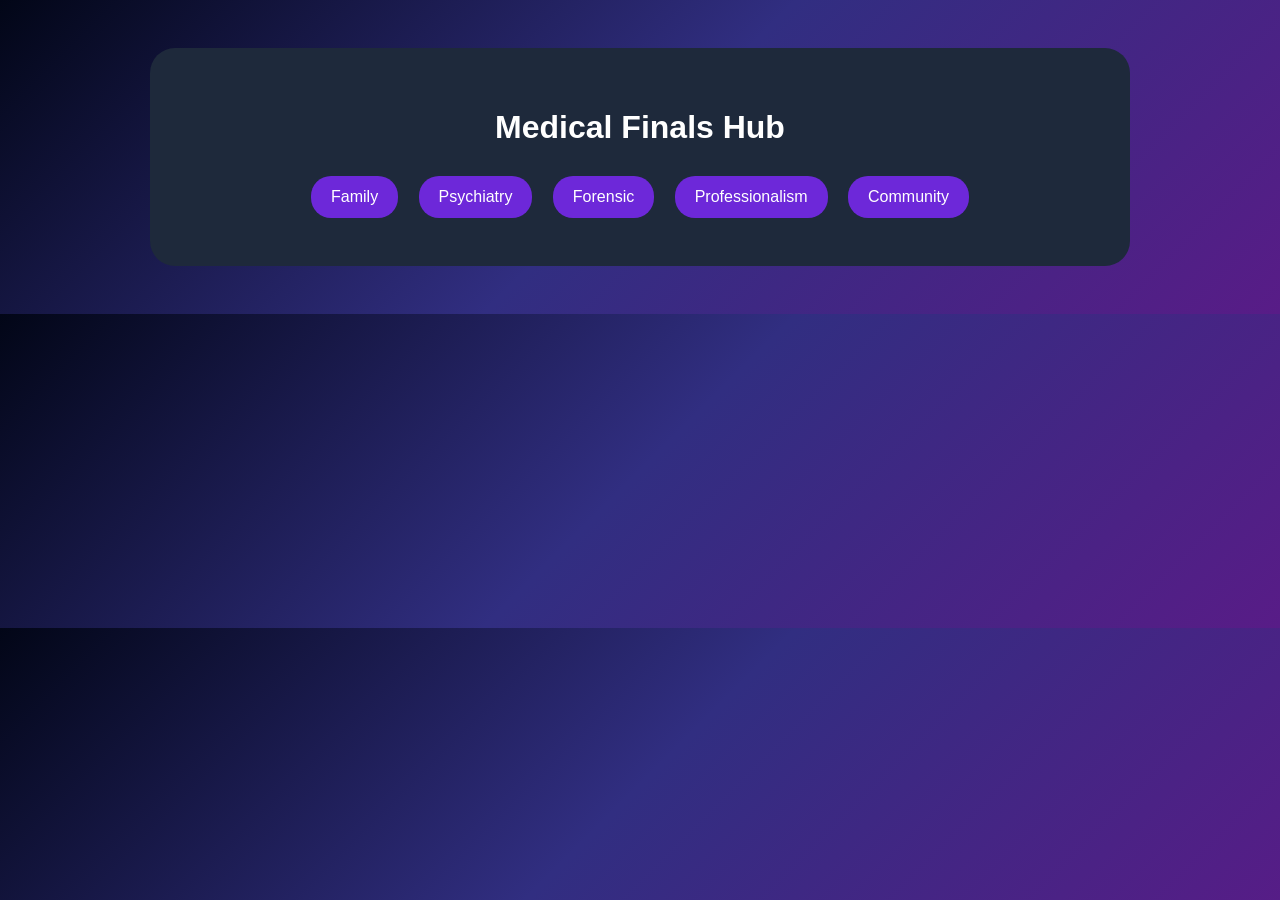
==== commit a4c02cd5: "Add files via upload" ====
--- a/index.html
+++ b/index.html
@@ -1,487 +1,6 @@
-<!DOCTYPE html>
-<html lang="en">
-<head>
-  <meta charset="UTF-8">
-  <meta name="viewport" content="width=device-width, initial-scale=1.0">
-  <title>Final Exams Countdown</title>
-
-  <style>
-    * {
-      margin: 0;
-      padding: 0;
-      box-sizing: border-box;
-      font-family: Arial, Helvetica, sans-serif;
-      scroll-behavior: smooth;
-    }
-
-    body {
-      min-height: 100vh;
-      background: linear-gradient(135deg, #020617, #312e81, #581c87);
-      color: white;
-      padding: 30px;
-      overflow-x: hidden;
-    }
-
-    .glow-one,
-    .glow-two {
-      position: fixed;
-      border-radius: 50%;
-      filter: blur(80px);
-      opacity: 0.55;
-      z-index: 0;
-      pointer-events: none;
-    }
-
-    .glow-one {
-      width: 300px;
-      height: 300px;
-      background: #d946ef;
-      top: -80px;
-      left: -80px;
-    }
-
-    .glow-two {
-      width: 420px;
-      height: 420px;
-      background: #22d3ee;
-      bottom: -140px;
-      right: -120px;
-      opacity: 0.35;
-    }
-
-    nav {
-      position: sticky;
-      top: 20px;
-      z-index: 10;
-      max-width: 1180px;
-      margin: 0 auto 25px;
-      display: flex;
-      justify-content: center;
-      gap: 12px;
-      flex-wrap: wrap;
-    }
-
-    nav a {
-      text-decoration: none;
-      color: white;
-      background: rgba(255, 255, 255, 0.16);
-      border: 1px solid rgba(255, 255, 255, 0.25);
-      border-radius: 999px;
-      padding: 12px 18px;
-      font-weight: 800;
-      backdrop-filter: blur(12px);
-      transition: 0.25s ease;
-    }
-
-    nav a:hover {
-      background: white;
-      color: #312e81;
-      transform: translateY(-2px);
-    }
-
-    .container {
-      width: 100%;
-      max-width: 1180px;
-      position: relative;
-      z-index: 1;
-      margin: 0 auto;
-    }
-
-    .exam-section {
-      min-height: calc(100vh - 90px);
-      display: flex;
-      align-items: center;
-      padding: 24px 0;
-      scroll-margin-top: 110px;
-    }
-
-    .card {
-      width: 100%;
-      background: rgba(255, 255, 255, 0.1);
-      border: 1px solid rgba(255, 255, 255, 0.18);
-      border-radius: 36px;
-      padding: 50px;
-      box-shadow: 0 30px 80px rgba(0, 0, 0, 0.35);
-      backdrop-filter: blur(18px);
-    }
-
-    .family-card { border-color: rgba(34, 197, 94, 0.35); }
-    .psychiatry-card { border-color: rgba(168, 85, 247, 0.35); }
-    .forensic-card { border-color: rgba(251, 191, 36, 0.35); }
-    .professionalism-card { border-color: rgba(96, 165, 250, 0.35); }
-    .community-card { border-color: rgba(45, 212, 191, 0.35); }
-
-    .top-row {
-      display: flex;
-      justify-content: space-between;
-      align-items: center;
-      gap: 15px;
-      flex-wrap: wrap;
-      margin-bottom: 45px;
-    }
-
-    .pill {
-      background: rgba(255, 255, 255, 0.12);
-      border: 1px solid rgba(255, 255, 255, 0.18);
-      border-radius: 999px;
-      padding: 12px 18px;
-      color: #e0e7ff;
-      font-weight: 700;
-      font-size: 14px;
-    }
-
-    .main-grid {
-      display: grid;
-      grid-template-columns: 1.05fr 0.95fr;
-      gap: 45px;
-      align-items: center;
-    }
-
-    h1 {
-      font-size: clamp(42px, 7vw, 78px);
-      line-height: 1.02;
-      letter-spacing: -2px;
-      margin-bottom: 24px;
-    }
-
-    .subtitle {
-      color: #dbeafe;
-      font-size: 20px;
-      line-height: 1.7;
-      max-width: 640px;
-    }
-
-    .countdown {
-      display: grid;
-      grid-template-columns: repeat(2, 1fr);
-      gap: 18px;
-    }
-
-    .time-box {
-      background: rgba(255, 255, 255, 0.16);
-      border: 1px solid rgba(255, 255, 255, 0.22);
-      border-radius: 28px;
-      padding: 28px 18px;
-      text-align: center;
-      box-shadow: 0 20px 50px rgba(0, 0, 0, 0.25);
-    }
-
-    .number {
-      font-size: clamp(44px, 6vw, 70px);
-      font-weight: 900;
-      line-height: 1;
-    }
-
-    .label {
-      margin-top: 12px;
-      font-size: 13px;
-      letter-spacing: 4px;
-      text-transform: uppercase;
-      color: #dbeafe;
-      font-weight: 700;
-    }
-
-    .progress-card {
-      margin-top: 34px;
-      background: rgba(0, 0, 0, 0.22);
-      border: 1px solid rgba(255, 255, 255, 0.12);
-      border-radius: 28px;
-      padding: 22px;
-    }
-
-    .progress-info {
-      display: flex;
-      justify-content: space-between;
-      margin-bottom: 12px;
-      color: #e0e7ff;
-      font-size: 14px;
-      font-weight: 700;
-      gap: 12px;
-    }
-
-    .progress-bar {
-      width: 100%;
-      height: 12px;
-      background: rgba(255, 255, 255, 0.12);
-      border-radius: 999px;
-      overflow: hidden;
-    }
-
-    .progress-fill {
-      height: 100%;
-      width: 0%;
-      background: white;
-      border-radius: 999px;
-      transition: width 0.5s ease;
-    }
-
-    .tips {
-      display: grid;
-      grid-template-columns: repeat(3, 1fr);
-      gap: 16px;
-      margin-top: 42px;
-    }
-
-    .tip {
-      background: rgba(255, 255, 255, 0.1);
-      border: 1px solid rgba(255, 255, 255, 0.12);
-      border-radius: 26px;
-      padding: 22px;
-    }
-
-    .tip h3 {
-      margin-bottom: 10px;
-      font-size: 17px;
-    }
-
-    .tip p {
-      color: #dbeafe;
-      line-height: 1.6;
-      font-size: 14px;
-    }
-
-    .finished {
-      background: white;
-      color: #020617;
-      border-radius: 32px;
-      padding: 40px;
-      text-align: center;
-      display: none;
-    }
-
-    .finished h2 {
-      font-size: 44px;
-      margin-bottom: 12px;
-    }
-
-    .finished p {
-      color: #475569;
-      font-size: 18px;
-      font-weight: 600;
-    }
-
-    @media (max-width: 850px) {
-      body { padding: 22px; }
-      .card { padding: 28px; }
-      .main-grid { grid-template-columns: 1fr; }
-      .tips { grid-template-columns: 1fr; }
-    }
-
-    @media (max-width: 480px) {
-      body { padding: 16px; }
-      nav { top: 10px; }
-      nav a { padding: 10px 12px; font-size: 13px; }
-      .countdown { grid-template-columns: 1fr; }
-      .card { border-radius: 26px; }
-      .top-row { margin-bottom: 28px; }
-    }
-  </style>
-</head>
-
-<body>
-  <div class="glow-one"></div>
-  <div class="glow-two"></div>
-
-  <nav aria-label="Exam navigation">
-    <a href="#family">Family Medicine</a>
-    <a href="#psychiatry">Psychiatry</a>
-    <a href="#forensic">Forensic Medicine</a>
-    <a href="#professionalism">Professionalism</a>
-    <a href="#community">Community Medicine</a>
-  </nav>
-
-  <main class="container">
-    <section class="exam-section" id="family">
-      <div class="card family-card">
-        <div class="top-row">
-          <div class="pill">Family Medicine Final Countdown</div>
-          <div class="pill">6 June 2026 - 9:30 AM</div>
-        </div>
-        <div class="main-grid">
-          <div>
-            <h1>Family Medicine Final.</h1>
-            <p class="subtitle">Focus on prevention, screening, primary care, common cases, and clear clinical thinking.</p>
-            <div class="progress-card"><div class="progress-info"><span>Study progress to exam day</span><span id="familyProgressText">0%</span></div><div class="progress-bar"><div class="progress-fill" id="familyProgressFill"></div></div></div>
-          </div>
-          <div>
-            <div class="countdown" id="familyCountdown"><div class="time-box"><div class="number" id="familyDays">00</div><div class="label">Days</div></div><div class="time-box"><div class="number" id="familyHours">00</div><div class="label">Hours</div></div><div class="time-box"><div class="number" id="familyMinutes">00</div><div class="label">Minutes</div></div><div class="time-box"><div class="number" id="familySeconds">00</div><div class="label">Seconds</div></div></div>
-            <div class="finished" id="familyFinished"><h2>Family Medicine Exam Day</h2><p>Go in calm and organized.</p></div>
-          </div>
-        </div>
-        <div class="tips"><div class="tip"><h3>Primary care</h3><p>Screening, prevention, follow-up, and chronic disease control.</p></div><div class="tip"><h3>Common cases</h3><p>Revise common presentations and first-line management.</p></div><div class="tip"><h3>Exam style</h3><p>Answer practically and safely.</p></div></div>
-      </div>
-    </section>
-
-    <section class="exam-section" id="psychiatry">
-      <div class="card psychiatry-card">
-        <div class="top-row">
-          <div class="pill">Psychiatry Final Countdown</div>
-          <div class="pill">10 June 2026 - 10:00 AM</div>
-        </div>
-        <div class="main-grid">
-          <div>
-            <h1>Psychiatry Final is coming.</h1>
-            <p class="subtitle">Stay calm, revise smart, and finish strong. Every hour counts, but panic does not help.</p>
-            <div class="progress-card"><div class="progress-info"><span>Study progress to exam day</span><span id="psychiatryProgressText">0%</span></div><div class="progress-bar"><div class="progress-fill" id="psychiatryProgressFill"></div></div></div>
-          </div>
-          <div>
-            <div class="countdown" id="psychiatryCountdown"><div class="time-box"><div class="number" id="psychiatryDays">00</div><div class="label">Days</div></div><div class="time-box"><div class="number" id="psychiatryHours">00</div><div class="label">Hours</div></div><div class="time-box"><div class="number" id="psychiatryMinutes">00</div><div class="label">Minutes</div></div><div class="time-box"><div class="number" id="psychiatrySeconds">00</div><div class="label">Seconds</div></div></div>
-            <div class="finished" id="psychiatryFinished"><h2>Psychiatry Exam Day</h2><p>You made it. Go in calm and confident.</p></div>
-          </div>
-        </div>
-        <div class="tips"><div class="tip"><h3>Today rule</h3><p>Revise one topic deeply before jumping to the next.</p></div><div class="tip"><h3>High-yield mode</h3><p>Focus on diagnosis, management, drugs, and emergency cases.</p></div><div class="tip"><h3>Final mindset</h3><p>Consistency beats stress. Small wins every day.</p></div></div>
-      </div>
-    </section>
-
-    <section class="exam-section" id="forensic">
-      <div class="card forensic-card">
-        <div class="top-row">
-          <div class="pill">Forensic Medicine Final Countdown</div>
-          <div class="pill">13 June 2026 - 1:00 PM</div>
-        </div>
-        <div class="main-grid">
-          <div>
-            <h1>Forensic Medicine Final is next.</h1>
-            <p class="subtitle">Master signs, definitions, medicolegal points, and exam-style questions. Keep facts sharp and organized.</p>
-            <div class="progress-card"><div class="progress-info"><span>Study progress to exam day</span><span id="forensicProgressText">0%</span></div><div class="progress-bar"><div class="progress-fill" id="forensicProgressFill"></div></div></div>
-          </div>
-          <div>
-            <div class="countdown" id="forensicCountdown"><div class="time-box"><div class="number" id="forensicDays">00</div><div class="label">Days</div></div><div class="time-box"><div class="number" id="forensicHours">00</div><div class="label">Hours</div></div><div class="time-box"><div class="number" id="forensicMinutes">00</div><div class="label">Minutes</div></div><div class="time-box"><div class="number" id="forensicSeconds">00</div><div class="label">Seconds</div></div></div>
-            <div class="finished" id="forensicFinished"><h2>Forensic Exam Day</h2><p>Stay focused. Answer clearly and clinically.</p></div>
-          </div>
-        </div>
-        <div class="tips"><div class="tip"><h3>Must know</h3><p>Definitions, signs, causes, and medicolegal importance.</p></div><div class="tip"><h3>Case thinking</h3><p>Read clues carefully: wound, death, poisoning, or asphyxia.</p></div><div class="tip"><h3>Exam writing</h3><p>Use clear headings, short points, and exact terminology.</p></div></div>
-      </div>
-    </section>
-
-    <section class="exam-section" id="professionalism">
-      <div class="card professionalism-card">
-        <div class="top-row">
-          <div class="pill">Professionalism Final Countdown</div>
-          <div class="pill">16 June 2026 - 1:00 PM</div>
-        </div>
-        <div class="main-grid">
-          <div>
-            <h1>Professionalism Final.</h1>
-            <p class="subtitle">Revise ethics, communication, patient rights, consent, confidentiality, and professional behavior.</p>
-            <div class="progress-card"><div class="progress-info"><span>Study progress to exam day</span><span id="professionalismProgressText">0%</span></div><div class="progress-bar"><div class="progress-fill" id="professionalismProgressFill"></div></div></div>
-          </div>
-          <div>
-            <div class="countdown" id="professionalismCountdown"><div class="time-box"><div class="number" id="professionalismDays">00</div><div class="label">Days</div></div><div class="time-box"><div class="number" id="professionalismHours">00</div><div class="label">Hours</div></div><div class="time-box"><div class="number" id="professionalismMinutes">00</div><div class="label">Minutes</div></div><div class="time-box"><div class="number" id="professionalismSeconds">00</div><div class="label">Seconds</div></div></div>
-            <div class="finished" id="professionalismFinished"><h2>Professionalism Exam Day</h2><p>Think ethically and answer clearly.</p></div>
-          </div>
-        </div>
-        <div class="tips"><div class="tip"><h3>Ethics</h3><p>Autonomy, beneficence, non-maleficence, and justice.</p></div><div class="tip"><h3>Communication</h3><p>Respect, empathy, active listening, and clear explanation.</p></div><div class="tip"><h3>Safety</h3><p>Confidentiality, consent, and professional boundaries.</p></div></div>
-      </div>
-    </section>
-
-    <section class="exam-section" id="community">
-      <div class="card community-card">
-        <div class="top-row">
-          <div class="pill">Community Medicine Final Countdown</div>
-          <div class="pill">4 July 2026 - 10:00 AM</div>
-        </div>
-        <div class="main-grid">
-          <div>
-            <h1>Community Medicine Final.</h1>
-            <p class="subtitle">Keep epidemiology, screening, statistics, prevention, programs, and public health concepts connected.</p>
-            <div class="progress-card"><div class="progress-info"><span>Study progress to exam day</span><span id="communityProgressText">0%</span></div><div class="progress-bar"><div class="progress-fill" id="communityProgressFill"></div></div></div>
-          </div>
-          <div>
-            <div class="countdown" id="communityCountdown"><div class="time-box"><div class="number" id="communityDays">00</div><div class="label">Days</div></div><div class="time-box"><div class="number" id="communityHours">00</div><div class="label">Hours</div></div><div class="time-box"><div class="number" id="communityMinutes">00</div><div class="label">Minutes</div></div><div class="time-box"><div class="number" id="communitySeconds">00</div><div class="label">Seconds</div></div></div>
-            <div class="finished" id="communityFinished"><h2>Community Exam Day</h2><p>Stay systematic. Read numbers carefully.</p></div>
-          </div>
-        </div>
-        <div class="tips"><div class="tip"><h3>Epidemiology</h3><p>Know study types, bias, risk, and association.</p></div><div class="tip"><h3>Statistics</h3><p>Revise sensitivity, specificity, predictive values, and rates.</p></div><div class="tip"><h3>Programs</h3><p>Connect prevention levels with real health programs.</p></div></div>
-      </div>
-    </section>
-  </main>
-
-  <script>
-    var exams = [
-      { name: "family", targetDate: "2026-06-06T09:30:00" },
-      { name: "psychiatry", targetDate: "2026-06-10T10:00:00" },
-      { name: "forensic", targetDate: "2026-06-13T13:00:00" },
-      { name: "professionalism", targetDate: "2026-06-16T13:00:00" },
-      { name: "community", targetDate: "2026-07-04T10:00:00" }
-    ];
-
-    var startDate = new Date("2026-05-16T00:00:00").getTime();
-
-    function pad(number) {
-      return String(number).padStart(2, "0");
-    }
-
-    function safeGet(id) {
-      return document.getElementById(id);
-    }
-
-    function updateExam(exam) {
-      var targetTime = new Date(exam.targetDate).getTime();
-      var now = new Date().getTime();
-      var distance = targetTime - now;
-
-      var countdown = safeGet(exam.name + "Countdown");
-      var finished = safeGet(exam.name + "Finished");
-      var days = safeGet(exam.name + "Days");
-      var hours = safeGet(exam.name + "Hours");
-      var minutes = safeGet(exam.name + "Minutes");
-      var seconds = safeGet(exam.name + "Seconds");
-      var progressText = safeGet(exam.name + "ProgressText");
-      var progressFill = safeGet(exam.name + "ProgressFill");
-
-      if (!countdown || !finished || !days || !hours || !minutes || !seconds || !progressText || !progressFill) {
-        return;
-      }
-
-      var progress = ((now - startDate) / (targetTime - startDate)) * 100;
-      progress = Math.min(100, Math.max(0, progress));
-      progressText.textContent = Math.round(progress) + "%";
-      progressFill.style.width = progress + "%";
-
-      if (distance <= 0) {
-        countdown.style.display = "none";
-        finished.style.display = "block";
-        return;
-      }
-
-      days.textContent = pad(Math.floor(distance / (1000 * 60 * 60 * 24)));
-      hours.textContent = pad(Math.floor((distance % (1000 * 60 * 60 * 24)) / (1000 * 60 * 60)));
-      minutes.textContent = pad(Math.floor((distance % (1000 * 60 * 60)) / (1000 * 60)));
-      seconds.textContent = pad(Math.floor((distance % (1000 * 60)) / 1000));
-    }
-
-    function updateAllCountdowns() {
-      for (var i = 0; i < exams.length; i++) {
-        updateExam(exams[i]);
-      }
-    }
-
-    function runTests() {
-      var requiredIds = [
-        "familyCountdown", "familyDays", "familyHours", "familyMinutes", "familySeconds", "familyProgressText", "familyProgressFill",
-        "psychiatryCountdown", "psychiatryDays", "psychiatryHours", "psychiatryMinutes", "psychiatrySeconds", "psychiatryProgressText", "psychiatryProgressFill",
-        "forensicCountdown", "forensicDays", "forensicHours", "forensicMinutes", "forensicSeconds", "forensicProgressText", "forensicProgressFill",
-        "professionalismCountdown", "professionalismDays", "professionalismHours", "professionalismMinutes", "professionalismSeconds", "professionalismProgressText", "professionalismProgressFill",
-        "communityCountdown", "communityDays", "communityHours", "communityMinutes", "communitySeconds", "communityProgressText", "communityProgressFill"
-      ];
-
-      for (var i = 0; i < requiredIds.length; i++) {
-        if (!safeGet(requiredIds[i])) {
-          console.warn("Missing element:", requiredIds[i]);
-        }
-      }
-
-      if (pad(5) !== "05") {
-        console.warn("pad test failed");
-      }
-    }
-
-    window.onload = function () {
-      runTests();
-      updateAllCountdowns();
-      setInterval(updateAllCountdowns, 1000);
-    };
-  </script>
-</body>
-</html>
+<!DOCTYPE html><html><head><link rel='stylesheet' href='style.css'></head><body><div class='card'><h1>Medical Finals Hub</h1>
+<a class='button' href='family.html'>Family</a>
+<a class='button' href='psychiatry.html'>Psychiatry</a>
+<a class='button' href='forensic.html'>Forensic</a>
+<a class='button' href='professionalism.html'>Professionalism</a>
+<a class='button' href='community.html'>Community</a></div></body></html>
--- a/style.css
+++ b/style.css
@@ -0,0 +1,7 @@
+
+body{background:linear-gradient(135deg,#020617,#312e81,#581c87);color:white;font-family:Arial;text-align:center;padding:40px}
+nav a,a.button{display:inline-block;margin:8px;padding:12px 20px;background:#6d28d9;color:white;text-decoration:none;border-radius:20px}
+.card{padding:40px;background:#1e293b;border-radius:25px;max-width:900px;margin:auto}
+.countdown{display:flex;gap:20px;justify-content:center;margin-top:30px;flex-wrap:wrap}
+.countdown div{background:#334155;padding:20px;border-radius:20px;width:120px}
+span{font-size:50px;font-weight:bold}
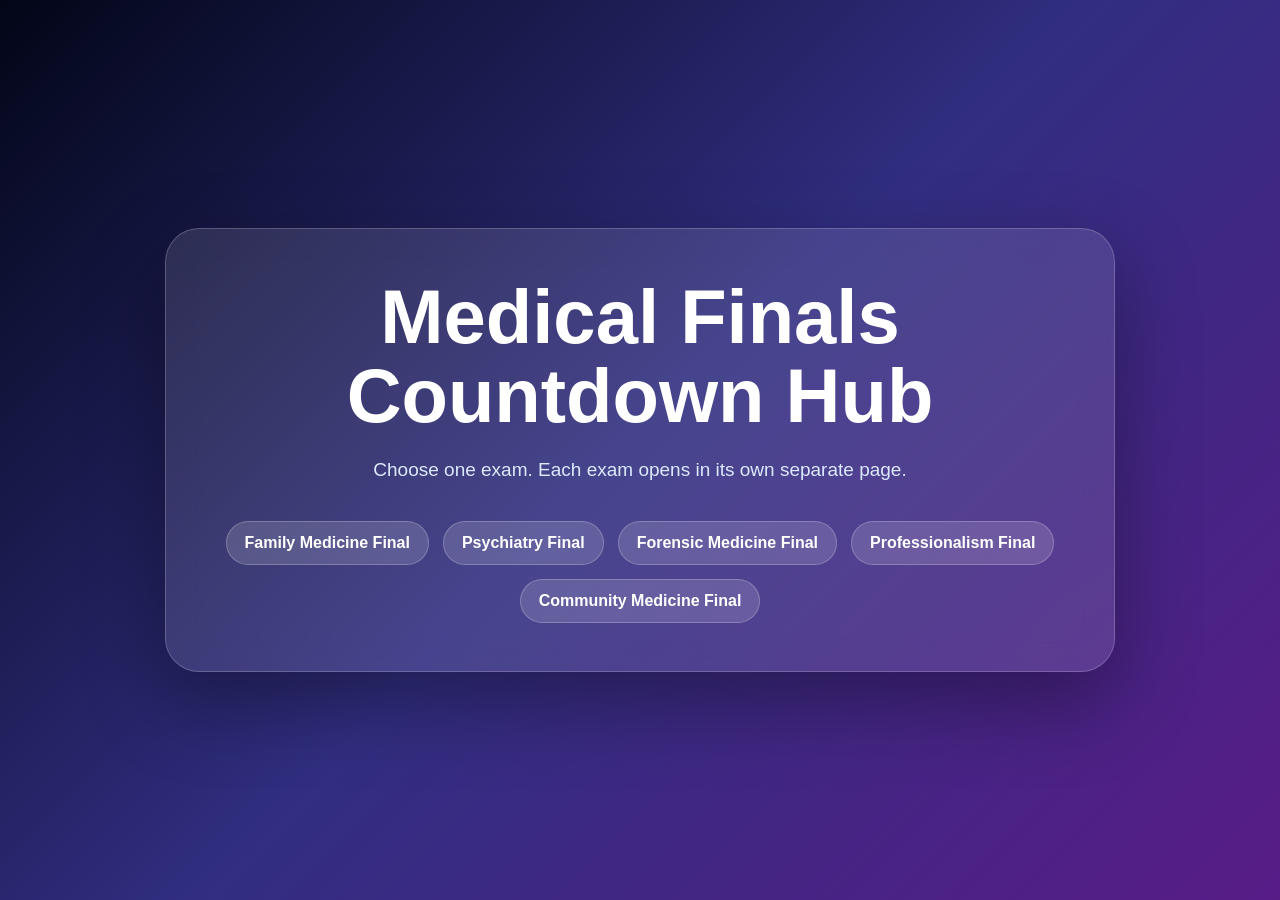
==== commit 9b31fa82: "Add files via upload" ====
--- a/index.html
+++ b/index.html
@@ -1,6 +1,22 @@
-<!DOCTYPE html><html><head><link rel='stylesheet' href='style.css'></head><body><div class='card'><h1>Medical Finals Hub</h1>
-<a class='button' href='family.html'>Family</a>
-<a class='button' href='psychiatry.html'>Psychiatry</a>
-<a class='button' href='forensic.html'>Forensic</a>
-<a class='button' href='professionalism.html'>Professionalism</a>
-<a class='button' href='community.html'>Community</a></div></body></html>+<!DOCTYPE html>
+<html lang="en">
+<head>
+  <meta charset="UTF-8">
+  <meta name="viewport" content="width=device-width, initial-scale=1.0">
+  <title>Medical Finals Countdown Hub</title>
+  <link rel="stylesheet" href="style.css">
+</head>
+<body>
+  <main class="card">
+    <h1>Medical Finals Countdown Hub</h1>
+    <p class="subtitle">Choose one exam. Each exam opens in its own separate page.</p>
+    <div class="home-links">
+      <a class='button' href='family.html'>Family Medicine Final</a>
+<a class='button' href='psychiatry.html'>Psychiatry Final</a>
+<a class='button' href='forensic.html'>Forensic Medicine Final</a>
+<a class='button' href='professionalism.html'>Professionalism Final</a>
+<a class='button' href='community.html'>Community Medicine Final</a>
+    </div>
+  </main>
+</body>
+</html>
--- a/style.css
+++ b/style.css
@@ -1,7 +1,142 @@
 
-body{background:linear-gradient(135deg,#020617,#312e81,#581c87);color:white;font-family:Arial;text-align:center;padding:40px}
-nav a,a.button{display:inline-block;margin:8px;padding:12px 20px;background:#6d28d9;color:white;text-decoration:none;border-radius:20px}
-.card{padding:40px;background:#1e293b;border-radius:25px;max-width:900px;margin:auto}
-.countdown{display:flex;gap:20px;justify-content:center;margin-top:30px;flex-wrap:wrap}
-.countdown div{background:#334155;padding:20px;border-radius:20px;width:120px}
-span{font-size:50px;font-weight:bold}
+* {
+  margin: 0;
+  padding: 0;
+  box-sizing: border-box;
+  font-family: Arial, Helvetica, sans-serif;
+}
+
+body {
+  min-height: 100vh;
+  background: linear-gradient(135deg, #020617, #312e81, #581c87);
+  color: white;
+  padding: 28px;
+  display: flex;
+  flex-direction: column;
+  align-items: center;
+}
+
+nav {
+  width: 100%;
+  max-width: 1050px;
+  display: flex;
+  justify-content: center;
+  flex-wrap: wrap;
+  gap: 10px;
+  margin-bottom: 30px;
+}
+
+nav a, .button {
+  color: white;
+  background: rgba(255,255,255,0.15);
+  border: 1px solid rgba(255,255,255,0.22);
+  text-decoration: none;
+  padding: 12px 18px;
+  border-radius: 999px;
+  font-weight: 800;
+  transition: 0.25s;
+}
+
+nav a:hover, .button:hover {
+  background: white;
+  color: #312e81;
+  transform: translateY(-2px);
+}
+
+.card {
+  width: 100%;
+  max-width: 950px;
+  margin: auto;
+  background: rgba(255,255,255,0.11);
+  border: 1px solid rgba(255,255,255,0.2);
+  border-radius: 34px;
+  padding: 48px;
+  box-shadow: 0 30px 80px rgba(0,0,0,0.35);
+  backdrop-filter: blur(16px);
+  text-align: center;
+}
+
+h1 {
+  font-size: clamp(42px, 7vw, 76px);
+  line-height: 1.05;
+  margin-bottom: 18px;
+}
+
+.date {
+  font-size: 22px;
+  color: #dbeafe;
+  margin-bottom: 35px;
+  font-weight: bold;
+}
+
+.subtitle {
+  color: #dbeafe;
+  font-size: 19px;
+  line-height: 1.7;
+  max-width: 720px;
+  margin: 0 auto 35px;
+}
+
+.countdown {
+  display: grid;
+  grid-template-columns: repeat(4, 1fr);
+  gap: 18px;
+  margin-top: 28px;
+}
+
+.box {
+  background: rgba(255,255,255,0.16);
+  border: 1px solid rgba(255,255,255,0.22);
+  border-radius: 26px;
+  padding: 28px 14px;
+}
+
+.box span {
+  display: block;
+  font-size: clamp(38px, 6vw, 68px);
+  font-weight: 900;
+}
+
+.box p {
+  margin-top: 10px;
+  color: #dbeafe;
+  letter-spacing: 3px;
+  text-transform: uppercase;
+  font-size: 13px;
+  font-weight: bold;
+}
+
+.finished {
+  display: none;
+  background: white;
+  color: #020617;
+  border-radius: 28px;
+  padding: 35px;
+  margin-top: 30px;
+}
+
+.home-links {
+  display: flex;
+  justify-content: center;
+  flex-wrap: wrap;
+  gap: 14px;
+  margin-top: 35px;
+}
+
+@media (max-width: 760px) {
+  .countdown {
+    grid-template-columns: repeat(2, 1fr);
+  }
+  .card {
+    padding: 30px;
+  }
+}
+
+@media (max-width: 430px) {
+  body {
+    padding: 16px;
+  }
+  .countdown {
+    grid-template-columns: 1fr;
+  }
+}
